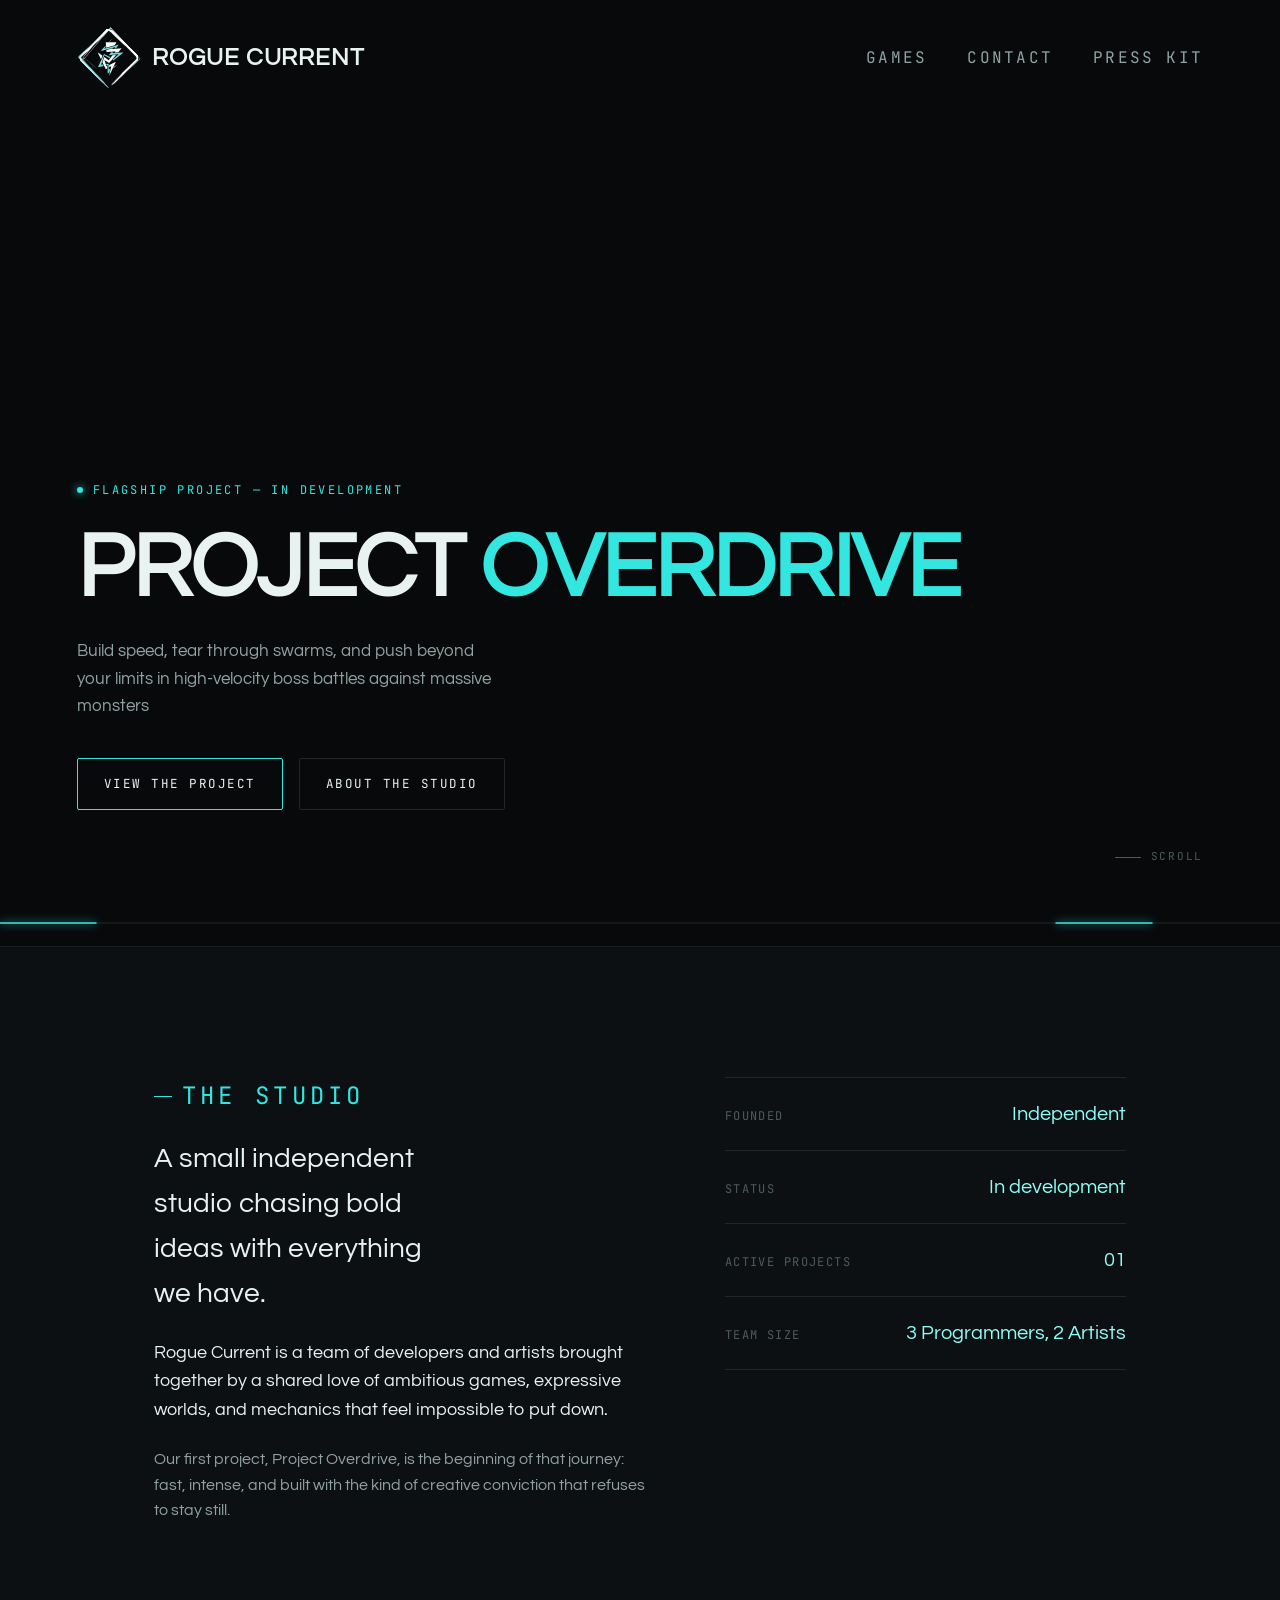
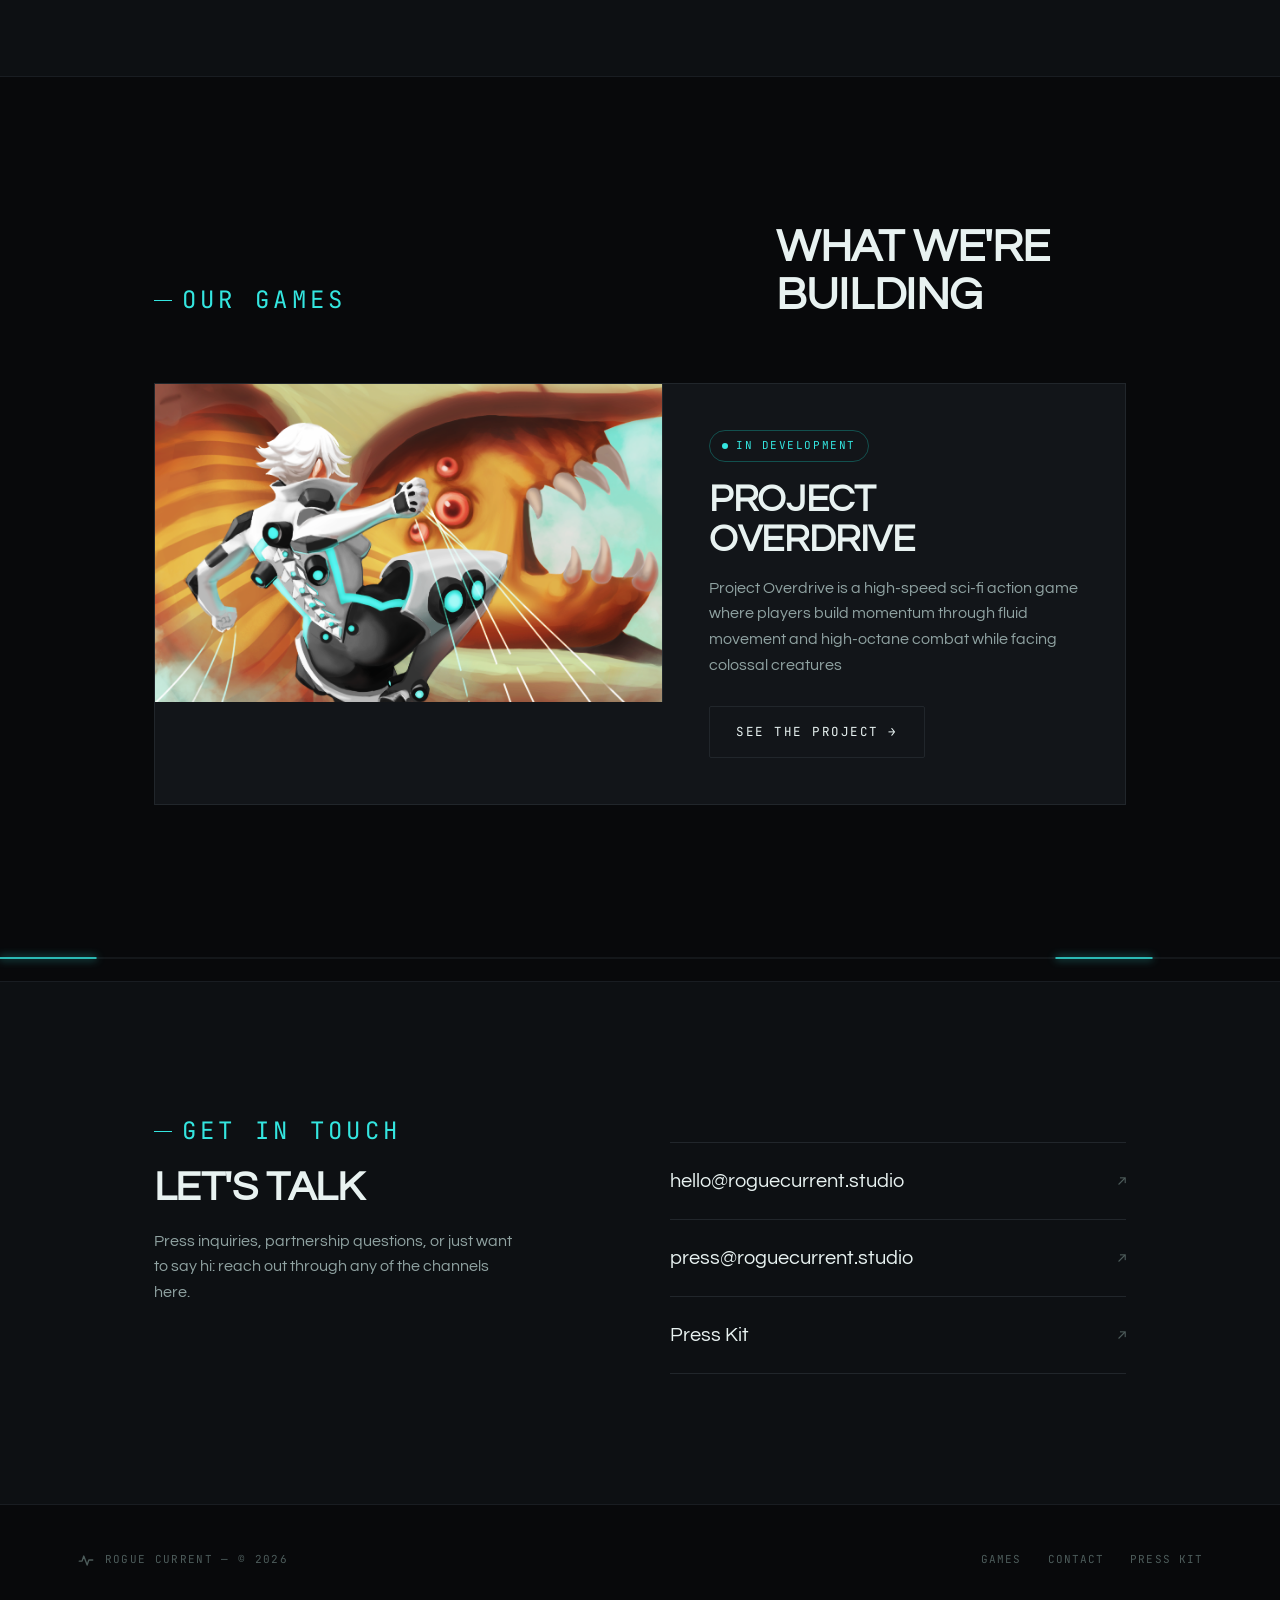
==== index.html @ 47abbaf3 "minor spelling change" ====
<!DOCTYPE html>
<html lang="en">
<head>
<meta charset="UTF-8">
<meta name="viewport" content="width=device-width, initial-scale=1.0">
<title>Rogue Current — Independent Game Studio</title>
<meta name="description" content="Rogue Current is an independent game studio developing Project Overdrive.">
<meta name="referrer" content="strict-origin-when-cross-origin">
<link rel="icon" href="data:image/svg+xml,%3Csvg xmlns='http://www.w3.org/2000/svg' viewBox='0 0 32 32'%3E%3Crect width='32' height='32' fill='%2308090b'/%3E%3Cpath d='M4 18h5l3-9 6 16 3-9h7' stroke='%2334e6e0' stroke-width='2.4' fill='none' stroke-linecap='round' stroke-linejoin='round'/%3E%3C/svg%3E">
<link rel="preconnect" href="https://fonts.googleapis.com">
<link rel="preconnect" href="https://fonts.gstatic.com" crossorigin>
<link href="https://fonts.googleapis.com/css2?family=JetBrains+Mono:wght@400;500&family=Questrial&display=swap" rel="stylesheet">
<link rel="stylesheet" href="css/style.css">
</head>
<body>

<header class="site-header">
  <a href="index.html" class="logo">
    <img src="img/logo.svg" alt="Rogue Current logo" class="logo-image">
    <span>Rogue Current</span>
  </a>
  <nav class="nav-links">
    <a href="#games">Games</a>
    <a href="#contact">Contact</a>
    <a href="press-kit.html">Press Kit</a>
  </nav>
  <button class="nav-toggle" aria-label="Toggle menu" aria-expanded="false"><span></span></button>
</header>

<!-- ================= HERO ================= -->
<section class="hero">
  <div class="hero-bg">
    <iframe
      src="https://www.youtube.com/embed/3lTF1w38mug?autoplay=1&mute=1&loop=1&playlist=3lTF1w38mug&controls=0&playsinline=1&rel=0"
      title="Project Overdrive Trailer"
      allow="autoplay; encrypted-media; picture-in-picture"
      referrerpolicy="strict-origin-when-cross-origin"
      allowfullscreen>
    </iframe>
  </div>

  <div class="hero-content">
    <div class="hero-tag"><span class="dot"></span>Flagship project — in development</div>
    <h1 class="hero-title">Project <span class="accent">Overdrive</span></h1>
    <p class="hero-sub">Build speed, tear through swarms, and push beyond your limits in high-velocity boss battles against massive monsters</p>
    <div class="hero-actions">
      <a href="project-overdrive.html" class="btn">View the project</a>
      <a href="#about" class="btn ghost">About the studio</a>
    </div>
  </div>

  <div class="hero-scroll"><span class="rule"></span>Scroll</div>
</section>

<svg class="current-line" viewBox="0 0 1200 46" preserveAspectRatio="none">
  <path d="M0 23 L1200 23"/>
  <path class="pulse" d="M0 23 L1200 23"/>
</svg>

<!-- ================= ABOUT ================= -->
<section class="about section-pad" id="about">
  <div class="wrap about-grid">
    <div class="about-text">
      <span class="eyebrow">The studio</span>
      <p style="margin-top:22px; font-family: var(--font-display); font-size: 28px; color: var(--text); max-width: 20ch;"> A small independent studio chasing bold ideas with everything we have. </p>

<p> Rogue Current is a team of developers and artists brought together by a shared love of ambitious games, expressive worlds, and mechanics that feel impossible to put down. </p>

<p> Our first project, Project Overdrive, is the beginning of that journey: fast, intense, and built with the kind of creative conviction that refuses to stay still. </p>
    </div>
    <div class="stat-list">
      <div class="stat-row"><span class="label">Founded</span><span class="value">Independent</span></div>
      <div class="stat-row"><span class="label">Status</span><span class="value">In development</span></div>
      <div class="stat-row"><span class="label">Active projects</span><span class="value">01</span></div>
      <div class="stat-row"><span class="label">Team size</span><span class="value">3 Programmers, 2 Artists</span></div>
    </div>
  </div>
</section>

<!-- ================= GAMES ================= -->
<section class="section-pad" id="games">
  <div class="wrap">
    <div class="section-head">
      <span class="eyebrow">Our games</span>
      <h2>What we're building</h2>
    </div>

    <a href="project-overdrive.html" class="game-card">
      <div class="game-card-media">
        <img src="img/poster.png" alt="Project Overdrive" class="game-card-image">
      </div>
      <div class="game-card-body">
        <span class="game-status"><span class="dot" style="width:6px;height:6px;border-radius:50%;background:var(--cyan);"></span>In development</span>
        <h3>Project Overdrive</h3>
        <p>Project Overdrive is a high-speed sci-fi action game where players build momentum through fluid movement and high-octane combat while facing colossal creatures</p>
        <span class="btn ghost" style="width:fit-content;">See the project →</span>
      </div>
    </a>
  </div>
</section>

<svg class="current-line" viewBox="0 0 1200 46" preserveAspectRatio="none">
  <path d="M0 23 L1200 23"/>
  <path class="pulse" d="M0 23 L1200 23" style="animation-delay:-2.5s;"/>
</svg>

<!-- ================= CONTACT ================= -->
<section class="contact section-pad" id="contact">
  <div class="wrap contact-grid">
    <div>
      <span class="eyebrow">Get in touch</span>
      <h2 style="margin-top:16px; font-size: clamp(28px,4vw,42px); text-transform: uppercase; max-width: 12ch;">Let's talk</h2>
      <p style="margin-top:18px; max-width: 40ch;">Press inquiries, partnership questions, or just want to say hi: reach out through any of the channels here.</p>
    </div>
    <div class="contact-links">
      <a class="contact-link" href="mailto:hello@roguecurrent.studio">hello@roguecurrent.studio <span class="arrow">↗</span></a>
      <a class="contact-link" href="mailto:press@roguecurrent.studio">press@roguecurrent.studio <span class="arrow">↗</span></a>
      <a class="contact-link" href="press-kit.html">Press Kit <span class="arrow">↗</span></a>
    </div>
  </div>
</section>

<footer class="site-footer">
  <div class="foot-logo">
    <svg viewBox="0 0 32 32" width="18" height="18" fill="none" xmlns="http://www.w3.org/2000/svg">
      <path class="logo-mark-line" d="M4 18h5l3-9 6 16 3-9h7" stroke="#4d5c5b" stroke-width="2.4" fill="none" stroke-linecap="round" stroke-linejoin="round"/>
    </svg>
    Rogue Current — © 2026
  </div>
  <div class="foot-links">
    <a href="#games">Games</a>
    <a href="#contact">Contact</a>
    <a href="press-kit.html">Press Kit</a>
  </div>
</footer>

<script src="js/script.js"></script>
</body>
</html>
---- css/style.css ----
/* ============================================================
   ROGUE CURRENT — shared stylesheet
   ============================================================ */

:root {
  --bg:          #08090b;
  --bg-alt:      #0d1013;
  --surface:     #121519;
  --surface-2:   #171b20;
  --border:      #21262b;
  --border-soft: #191d22;

  --cyan:        #34e6e0;
  --cyan-bright: #8ffcf6;
  --cyan-dim:    #12504e;
  --cyan-wash:   rgba(52, 230, 224, 0.08);

  --text:        #e8f2f1;
  --text-muted:  #90a3a2;
  --text-faint:  #4d5c5b;

  --font-display: 'Questrial', sans-serif;
  --font-body: 'Questrial', sans-serif;
  --font-mono: 'JetBrains Mono', monospace;

  --container: 1240px;
  --edge: 6vw;
}

* { margin: 0; padding: 0; box-sizing: border-box; }

html { scroll-behavior: smooth; }

body {
  background: var(--bg);
  color: var(--text);
  font-family: var(--font-body);
  font-size: 16px;
  line-height: 1.6;
  -webkit-font-smoothing: antialiased;
  overflow-x: hidden;
}

@media (prefers-reduced-motion: reduce) {
  *, *::before, *::after {
    animation-duration: 0.01ms !important;
    animation-iteration-count: 1 !important;
    transition-duration: 0.01ms !important;
    scroll-behavior: auto !important;
  }
}

a { color: inherit; text-decoration: none; }

img, svg { display: block; max-width: 100%; }

::selection { background: var(--cyan-dim); color: var(--cyan-bright); }

:focus-visible {
  outline: 2px solid var(--cyan);
  outline-offset: 3px;
}

.wrap {
  max-width: var(--container);
  margin: 0 auto;
  padding: 0 var(--edge);
}

.eyebrow {
  font-family: var(--font-mono);
  font-size: 24px;
  letter-spacing: 0.18em;
  text-transform: uppercase;
  color: var(--cyan);
  display: flex;
  align-items: center;
  gap: 10px;
}
.eyebrow::before {
  content: '';
  width: 18px;
  height: 1px;
  background: var(--cyan);
}

h1, h2, h3, h4 {
  font-family: var(--font-display);
  font-weight: 600;
  letter-spacing: -0.01em;
  line-height: 1.05;
}

p { color: var(--text-muted); }

/* ---------------- header / nav ---------------- */

.site-header {
  position: fixed;
  top: 0; left: 0; right: 0;
  z-index: 100;
  display: flex;
  align-items: center;
  justify-content: space-between;
  padding: 26px var(--edge);
  transition: background 0.4s ease, border-color 0.4s ease, padding 0.4s ease;
  border-bottom: 1px solid transparent;
}
.site-header.is-scrolled {
  background: rgba(8, 9, 11, 0.82);
  backdrop-filter: blur(10px);
  border-bottom-color: var(--border-soft);
  padding-top: 18px;
  padding-bottom: 18px;
}

.logo {
  display: flex;
  align-items: center;
  gap: 11px;
  font-family: var(--font-display);
  font-weight: 600;
  font-size: 24px;
  letter-spacing: 0.04em;
  text-transform: uppercase;
  color: var(--text);
}
.logo-image { width: 64px; height: 64px; flex-shrink: 0; }
.logo:hover .logo-mark-line { stroke: var(--cyan-bright); }
.logo-mark-line { transition: stroke 0.25s ease; }

.nav-links {
  display: flex;
  align-items: center;
  gap: 40px;
}
.nav-links a {
  position: relative;
  font-family: var(--font-mono);
  font-size: 16px;
  letter-spacing: 0.14em;
  text-transform: uppercase;
  color: var(--text-muted);
  padding: 4px 0;
  transition: color 0.25s ease;
}
.nav-links a::after {
  content: '';
  position: absolute;
  left: 0; bottom: -3px;
  width: 100%; height: 1px;
  background: var(--cyan);
  transform: scaleX(0);
  transform-origin: left;
  transition: transform 0.3s ease;
}
.nav-links a:hover,
.nav-links a.is-active { color: var(--text); }
.nav-links a:hover::after,
.nav-links a.is-active::after { transform: scaleX(1); }

.nav-toggle {
  display: none;
  width: 34px; height: 34px;
  border: 1px solid var(--border);
  background: transparent;
  border-radius: 4px;
  cursor: pointer;
  position: relative;
}
.nav-toggle span, .nav-toggle span::before, .nav-toggle span::after {
  content: '';
  position: absolute;
  left: 8px; right: 8px;
  height: 1px;
  background: var(--text);
  transition: transform 0.25s ease, opacity 0.25s ease;
}
.nav-toggle span { top: 50%; }
.nav-toggle span::before { top: -6px; }
.nav-toggle span::after { top: 6px; }
.nav-toggle.is-open span { background: transparent; }
.nav-toggle.is-open span::before { transform: translateY(6px) rotate(45deg); }
.nav-toggle.is-open span::after { transform: translateY(-6px) rotate(-45deg); }

@media (max-width: 760px) {
  .nav-toggle { display: block; }
  .nav-links {
    position: fixed;
    top: 0; right: 0;
    height: 100vh;
    width: min(78vw, 320px);
    background: var(--bg-alt);
    border-left: 1px solid var(--border);
    flex-direction: column;
    justify-content: center;
    align-items: flex-start;
    gap: 30px;
    padding: 0 40px;
    transform: translateX(100%);
    transition: transform 0.4s cubic-bezier(.77,0,.18,1);
  }
  .nav-links.is-open { transform: translateX(0); }
}

/* ---------------- current line (signature motif) ---------------- */

.current-line {
  width: 100%;
  height: 46px;
  overflow: visible;
}
.current-line path {
  fill: none;
  stroke: var(--border);
  stroke-width: 1;
}
.current-line .pulse {
  stroke: var(--cyan);
  stroke-width: 1.4;
  stroke-linecap: round;
  filter: drop-shadow(0 0 4px var(--cyan));
  stroke-dasharray: 90 900;
  animation: travel 5.5s linear infinite;
}
@keyframes travel {
  0%   { stroke-dashoffset: 0; }
  100% { stroke-dashoffset: -990; }
}

/* ---------------- buttons ---------------- */

.btn {
  display: inline-flex;
  align-items: center;
  gap: 10px;
  font-family: var(--font-mono);
  font-size: 12.5px;
  letter-spacing: 0.12em;
  text-transform: uppercase;
  padding: 15px 26px;
  border: 1px solid var(--cyan);
  color: var(--text);
  background: transparent;
  border-radius: 2px;
  transition: background 0.25s ease, color 0.25s ease, box-shadow 0.25s ease;
  cursor: pointer;
}
.btn:hover {
  background: var(--cyan);
  color: #05100f;
  box-shadow: 0 0 26px rgba(52,230,224,0.35);
}
.btn.ghost {
  border-color: var(--border);
}
.btn.ghost:hover {
  background: var(--surface-2);
  color: var(--cyan-bright);
  border-color: var(--cyan-dim);
  box-shadow: none;
}

/* ---------------- hero (shared shape, content differs per page) ---------------- */

.hero {
  position: relative;
  min-height: 100vh;
  display: flex;
  flex-direction: column;
  justify-content: flex-end;
  padding: 0 var(--edge) 90px;
  overflow: hidden;
  background: var(--bg);
}

.hero-bg {
  position: absolute;
  inset: 0;
  z-index: 0;
  overflow: hidden;
}
.hero-bg img { width: 100%; height: 100%; object-fit: cover;}
.hero-bg iframe {
  position: absolute;
  top: 50%;
  left: 50%;

  width: 100vw;
  height: 56.25vw;

  min-width: 177.78vh;
  min-height: 100vh;

  transform: translate(-50%, -50%);
  border: 0;
  pointer-events: none;
}
.hero-bg::after {
  content: '';
  position: absolute;
  inset: 0;
  background: linear-gradient(180deg, rgba(8,9,11,0.2) 0%, rgba(8,9,11,0.55) 55%, var(--bg) 100%);
}

.hero-content {
  position: relative;
  z-index: 2;
}

.hero-tag {
  font-family: var(--font-mono);
  font-size: 12px;
  letter-spacing: 0.2em;
  text-transform: uppercase;
  color: var(--cyan);
  margin-bottom: 22px;
  display: flex;
  align-items: center;
  gap: 10px;
}
.hero-tag .dot {
  width: 6px; height: 6px;
  border-radius: 50%;
  background: var(--cyan);
  box-shadow: 0 0 8px var(--cyan);
  animation: blink 1.8s ease-in-out infinite;
}
@keyframes blink { 0%,100% { opacity: 1; } 50% { opacity: 0.25; } }

.hero-title {
  font-size: clamp(48px, 9vw, 90px);
  text-transform: uppercase;
  letter-spacing: -0.02em;
  max-width: 18h;
}
.hero-title .accent { color: var(--cyan); }

.hero-sub {
  margin-top: 22px;
  max-width: 48ch;
  font-size: 17px;
  color: var(--text-muted);
}

.hero-actions {
  margin-top: 38px;
  display: flex;
  gap: 16px;
  flex-wrap: wrap;
}

.hero-scroll {
  position: absolute;
  bottom: 34px;
  right: var(--edge);
  z-index: 2;
  display: flex;
  align-items: center;
  gap: 10px;
  font-family: var(--font-mono);
  font-size: 11px;
  letter-spacing: 0.16em;
  text-transform: uppercase;
  color: var(--text-faint);
}
.hero-scroll .rule {
  width: 26px; height: 1px;
  background: var(--text-faint);
  position: relative;
  overflow: hidden;
}
.hero-scroll .rule::after {
  content: '';
  position: absolute;
  left: -100%; top: 0;
  width: 100%; height: 100%;
  background: var(--cyan);
  animation: scrollrule 2.2s ease-in-out infinite;
}
@keyframes scrollrule {
  0% { left: -100%; }
  50% { left: 0; }
  100% { left: 100%; }
}

@media (max-width: 760px) {
  .hero { justify-content: center; padding-bottom: 60px; padding-top: 120px; }
  .hero-scroll { display: none; }
}

/* ---------------- section shell ---------------- */

section { position: relative; }

.section-pad { padding: 130px var(--edge); }
@media (max-width: 760px) { .section-pad { padding: 90px var(--edge); } }

.section-head {
  display: flex;
  justify-content: space-between;
  align-items: flex-end;
  gap: 40px;
  margin-bottom: 64px;
}
.section-head h2 {
  font-size: clamp(30px, 4vw, 46px);
  text-transform: uppercase;
  margin-top: 16px;
  max-width: 14ch;
}
.section-head .lede {
  max-width: 34ch;
  padding-bottom: 6px;
}
@media (max-width: 760px) {
  .section-head { flex-direction: column; align-items: flex-start; gap: 20px; }
}

/* ---------------- about ---------------- */

.about { background: var(--bg-alt); border-top: 1px solid var(--border-soft); border-bottom: 1px solid var(--border-soft); }

.about-grid {
  display: grid;
  grid-template-columns: 1.1fr 0.9fr;
  gap: 80px;
}
.about-text p {
  font-size: 18px;
  color: var(--text);
  margin-bottom: 22px;
}
.about-text p:last-child { color: var(--text-muted); font-size: 16px; }

.stat-list { display: flex; flex-direction: column; gap: 0; border-top: 1px solid var(--border); }
.stat-row {
  display: flex;
  justify-content: space-between;
  align-items: baseline;
  padding: 20px 0;
  border-bottom: 1px solid var(--border);
}
.stat-row .label {
  font-family: var(--font-mono);
  font-size: 12px;
  letter-spacing: 0.12em;
  text-transform: uppercase;
  color: var(--text-faint);
}
.stat-row .value {
  font-family: var(--font-display);
  font-size: 20px;
  color: var(--cyan-bright);
  text-align: right;
}

@media (max-width: 900px) {
  .about-grid { grid-template-columns: 1fr; gap: 50px; }
}

/* ---------------- games / project card ---------------- */

.game-card {
  position: relative;
  display: grid;
  grid-template-columns: 1.1fr 1fr;
  border: 1px solid var(--border);
  background: var(--surface);
  overflow: hidden;
  transition: border-color 0.3s ease;
}
.game-card:hover { border-color: var(--cyan-dim); }

.game-card-media {
  position: relative;
  aspect-ratio: 16/10;
  overflow: hidden;
  border-right: 1px solid var(--border);
}
.game-card-media img { 
  width: 100%; 
  height: 100%; 
  object-fit: cover;
  object-position: center center;
}

.game-card-body {
  padding: 46px;
  display: flex;
  flex-direction: column;
  justify-content: center;
}
.game-status {
  font-family: var(--font-mono);
  font-size: 11px;
  letter-spacing: 0.14em;
  text-transform: uppercase;
  color: var(--cyan);
  display: inline-flex;
  align-items: center;
  gap: 8px;
  margin-bottom: 18px;
  width: fit-content;
  padding: 6px 12px;
  border: 1px solid var(--cyan-dim);
  border-radius: 20px;
}
.game-card-body h3 {
  font-size: clamp(26px, 3vw, 38px);
  text-transform: uppercase;
  margin-bottom: 16px;
}
.game-card-body p { margin-bottom: 28px; max-width: 42ch; }

@media (max-width: 860px) {
  .game-card { grid-template-columns: 1fr; }
  .game-card-media { border-right: none; border-bottom: 1px solid var(--border); }
}

/* ---------------- contact ---------------- */

.contact { background: var(--bg-alt); border-top: 1px solid var(--border-soft); }
.contact-grid {
  display: grid;
  grid-template-columns: 1fr 1fr;
  gap: 60px;
}
.contact-links { display: flex; flex-direction: column; gap: 0; margin-top: 30px; }
.contact-link {
  display: flex;
  justify-content: space-between;
  align-items: center;
  padding: 22px 0;
  border-bottom: 1px solid var(--border);
  font-family: var(--font-display);
  font-size: 20px;
  transition: color 0.25s ease, padding-left 0.25s ease;
}
.contact-link:first-child { border-top: 1px solid var(--border); }
.contact-link:hover { color: var(--cyan-bright); padding-left: 10px; }
.contact-link .arrow { font-family: var(--font-mono); font-size: 14px; color: var(--text-faint); }

@media (max-width: 860px) {
  .contact-grid { grid-template-columns: 1fr; gap: 10px; }
}

/* ---------------- footer ---------------- */

.site-footer {
  padding: 46px var(--edge) 40px;
  border-top: 1px solid var(--border-soft);
  display: flex;
  justify-content: space-between;
  align-items: center;
  flex-wrap: wrap;
  gap: 20px;
}
.site-footer .foot-logo {
  display: flex;
  align-items: center;
  gap: 10px;
  font-family: var(--font-mono);
  font-size: 11px;
  letter-spacing: 0.12em;
  text-transform: uppercase;
  color: var(--text-faint);
}
.foot-links { display: flex; gap: 26px; }
.foot-links a {
  font-family: var(--font-mono);
  font-size: 11px;
  letter-spacing: 0.1em;
  text-transform: uppercase;
  color: var(--text-faint);
  transition: color 0.25s ease;
}
.foot-links a:hover { color: var(--cyan); }

/* ---------------- game detail page ---------------- */

.game-hero-tag { font-family: var(--font-mono); }

.detail-grid {
  display: grid;
  grid-template-columns: 0.7fr 1.3fr;
  gap: 80px;
}
.detail-meta { display: flex; flex-direction: column; gap: 0; border-top: 1px solid var(--border); position: sticky; top: 110px; align-self: start; }
.detail-body p { font-size: 18px; margin-bottom: 24px; color: var(--text); max-width: 62ch; }
.detail-body p.muted { color: var(--text-muted); font-size: 16px; }

@media (max-width: 900px) {
  .detail-grid { grid-template-columns: 1fr; gap: 40px; }
  .detail-meta { position: static; }
}

.feature-list {
  display: grid;
  grid-template-columns: repeat(3, 1fr);
  gap: 1px;
  background: var(--border);
  border: 1px solid var(--border);
  margin-top: 20px;
}
.feature-item {
  background: var(--bg-alt);
  padding: 34px 30px;
}
.feature-item .num {
  font-family: var(--font-mono);
  font-size: 12px;
  color: var(--cyan);
  margin-bottom: 16px;
  display: block;
}
.feature-item h4 { font-size: 18px; text-transform: uppercase; margin-bottom: 10px; }
.feature-item p { font-size: 14.5px; color: var(--text-muted); }

@media (max-width: 760px) {
  .feature-list { grid-template-columns: 1fr; }
}

.gallery {
  display: grid;
  grid-template-columns: repeat(3, 1fr);
  gap: 16px;
  margin-top: 20px;
}
.gallery figure { border: 1px solid var(--border); overflow: hidden; }
.gallery svg { width: 100%; height: 100%; aspect-ratio: 4/3; }
.gallery figcaption {
  font-family: var(--font-mono);
  font-size: 10.5px;
  letter-spacing: 0.1em;
  text-transform: uppercase;
  color: var(--text-faint);
  padding: 10px 12px;
  border-top: 1px solid var(--border);
}
@media (max-width: 760px) { .gallery { grid-template-columns: 1fr 1fr; } }

.back-link {
  display: inline-flex;
  align-items: center;
  gap: 10px;
  font-family: var(--font-mono);
  font-size: 12px;
  letter-spacing: 0.12em;
  text-transform: uppercase;
  color: var(--text-muted);
  margin-bottom: 30px;
  transition: color 0.25s ease, gap 0.25s ease;
}
.back-link:hover { color: var(--cyan); gap: 14px; }

/* ---------------- press kit page ---------------- */

.press-grid {
  display: grid;
  grid-template-columns: repeat(2, 1fr);
  gap: 1px;
  background: var(--border);
  border: 1px solid var(--border);
}
.press-card {
  background: var(--bg-alt);
  padding: 44px;
}
.press-card h3 { font-size: 20px; text-transform: uppercase; margin-bottom: 14px; }
.press-card p { margin-bottom: 26px; font-size: 15px; }
.press-logo-image {
  width: min(240px, 72%);
  max-height: 90px;
  object-fit: contain;
}

.logo-swatch.light .press-logo-image {
  filter: brightness(0.2);
}

.footer-logo-image {
  width: 18px;
  height: 18px;
  object-fit: contain;
  opacity: 0.65;
}

.logo-swatch {
  display: flex;
  align-items: center;
  justify-content: center;
  height: 140px;
  border: 1px solid var(--border);
  margin-bottom: 20px;
}
.logo-swatch.dark { background: #050607; }
.logo-swatch.light { background: #eef7f6; }
.logo-swatch svg { width: 64px; height: 64px; }
.logo-swatch.light .logo-mark-line { stroke: #08302e; }
.logo-swatch.light .logo-mark-dot { fill: #08302e; }

.fact-table { width: 100%; border-collapse: collapse; margin-top: 10px; }
.fact-table tr { border-bottom: 1px solid var(--border); }
.fact-table tr:first-child { border-top: 1px solid var(--border); }
.fact-table td { padding: 16px 0; font-size: 15px; }
.fact-table td:first-child {
  font-family: var(--font-mono);
  font-size: 11px;
  letter-spacing: 0.1em;
  text-transform: uppercase;
  color: var(--text-faint);
  width: 40%;
}
.fact-table td:last-child { color: var(--text); }

/* ---------------- generic page hero (non-home) ---------------- */

.page-hero {
  padding: 170px var(--edge) 80px;
  border-bottom: 1px solid var(--border-soft);
}
.page-hero h1 {
  font-size: clamp(38px, 6vw, 72px);
  text-transform: uppercase;
  margin-top: 18px;
  max-width: 18ch;
}
.page-hero p { margin-top: 20px; max-width: 50ch; font-size: 17px; }

/* ---------------- Project Overdrive page ---------------- */

.project-hero {
  min-height: 92vh;
}

.project-hero-content {
  width: 100%;
}

.project-title {
  max-width: none;
}

.project-hero-image {
  width: 100%;
  height: 100%;
  object-fit: cover;
  object-position: center 35%;
}

.trailer-section {
  background: var(--bg-alt);
  border-top: 1px solid var(--border-soft);
  border-bottom: 1px solid var(--border-soft);
}

.trailer-shell {
  width: 100%;
  padding: 5px;
  border: 1px solid var(--border);
  background: var(--surface);
}

.trailer-embed {
  position: relative;
  width: 100%;
  aspect-ratio: 16 / 9;
  overflow: hidden;
  border: 1px solid var(--border-soft);
  background: #000;
}

.trailer-embed iframe {
  position: absolute;
  inset: 0;
  width: 100%;
  height: 100%;
  border: 0;
}

.trailer-actions {
  display: flex;
  margin-top: 26px;
}

.project-gallery {
  grid-template-columns: minmax(0, 900px);
}

.project-gallery figure {
  width: 100%;
}

.project-gallery img {
  width: 100%;
  aspect-ratio: 16 / 9;
  object-fit: cover;
  object-position: center;
}

.footer-logo-image {
  width: 18px;
  height: 18px;
  object-fit: contain;
  opacity: 0.65;
}
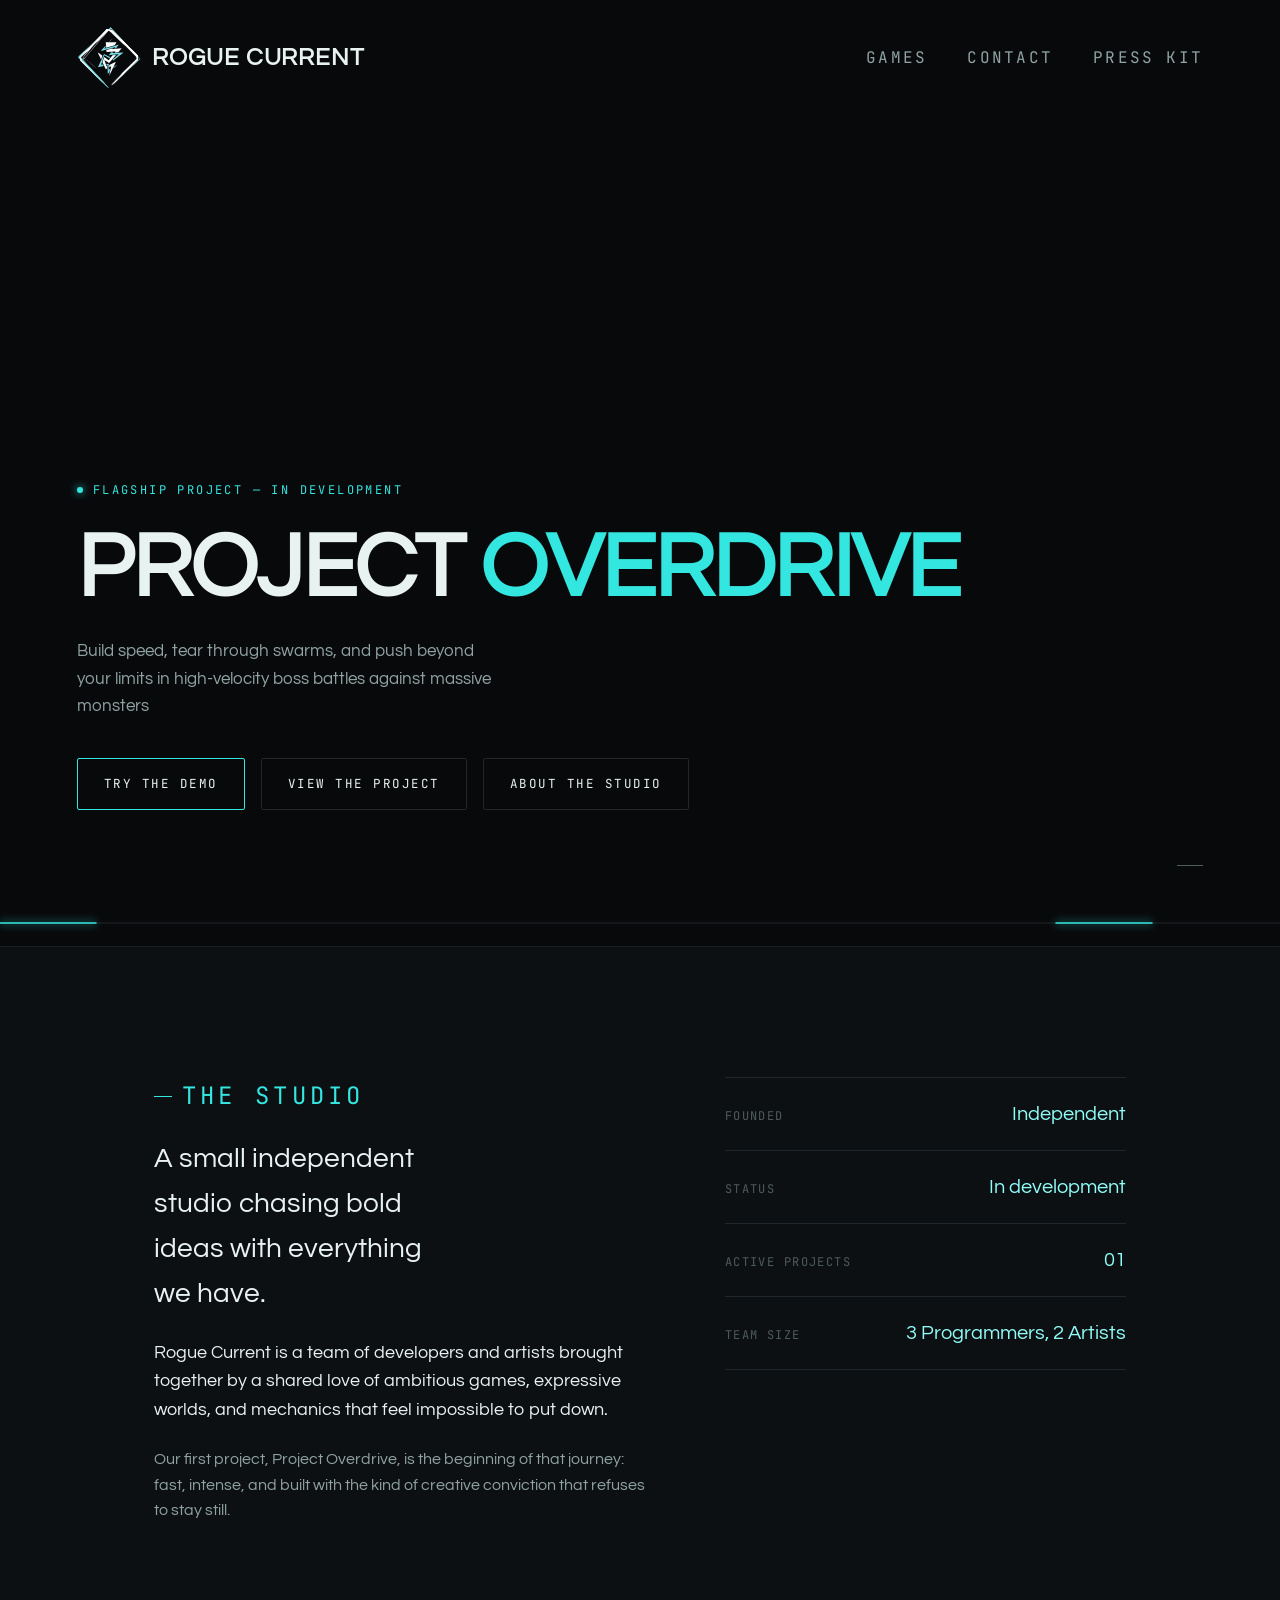
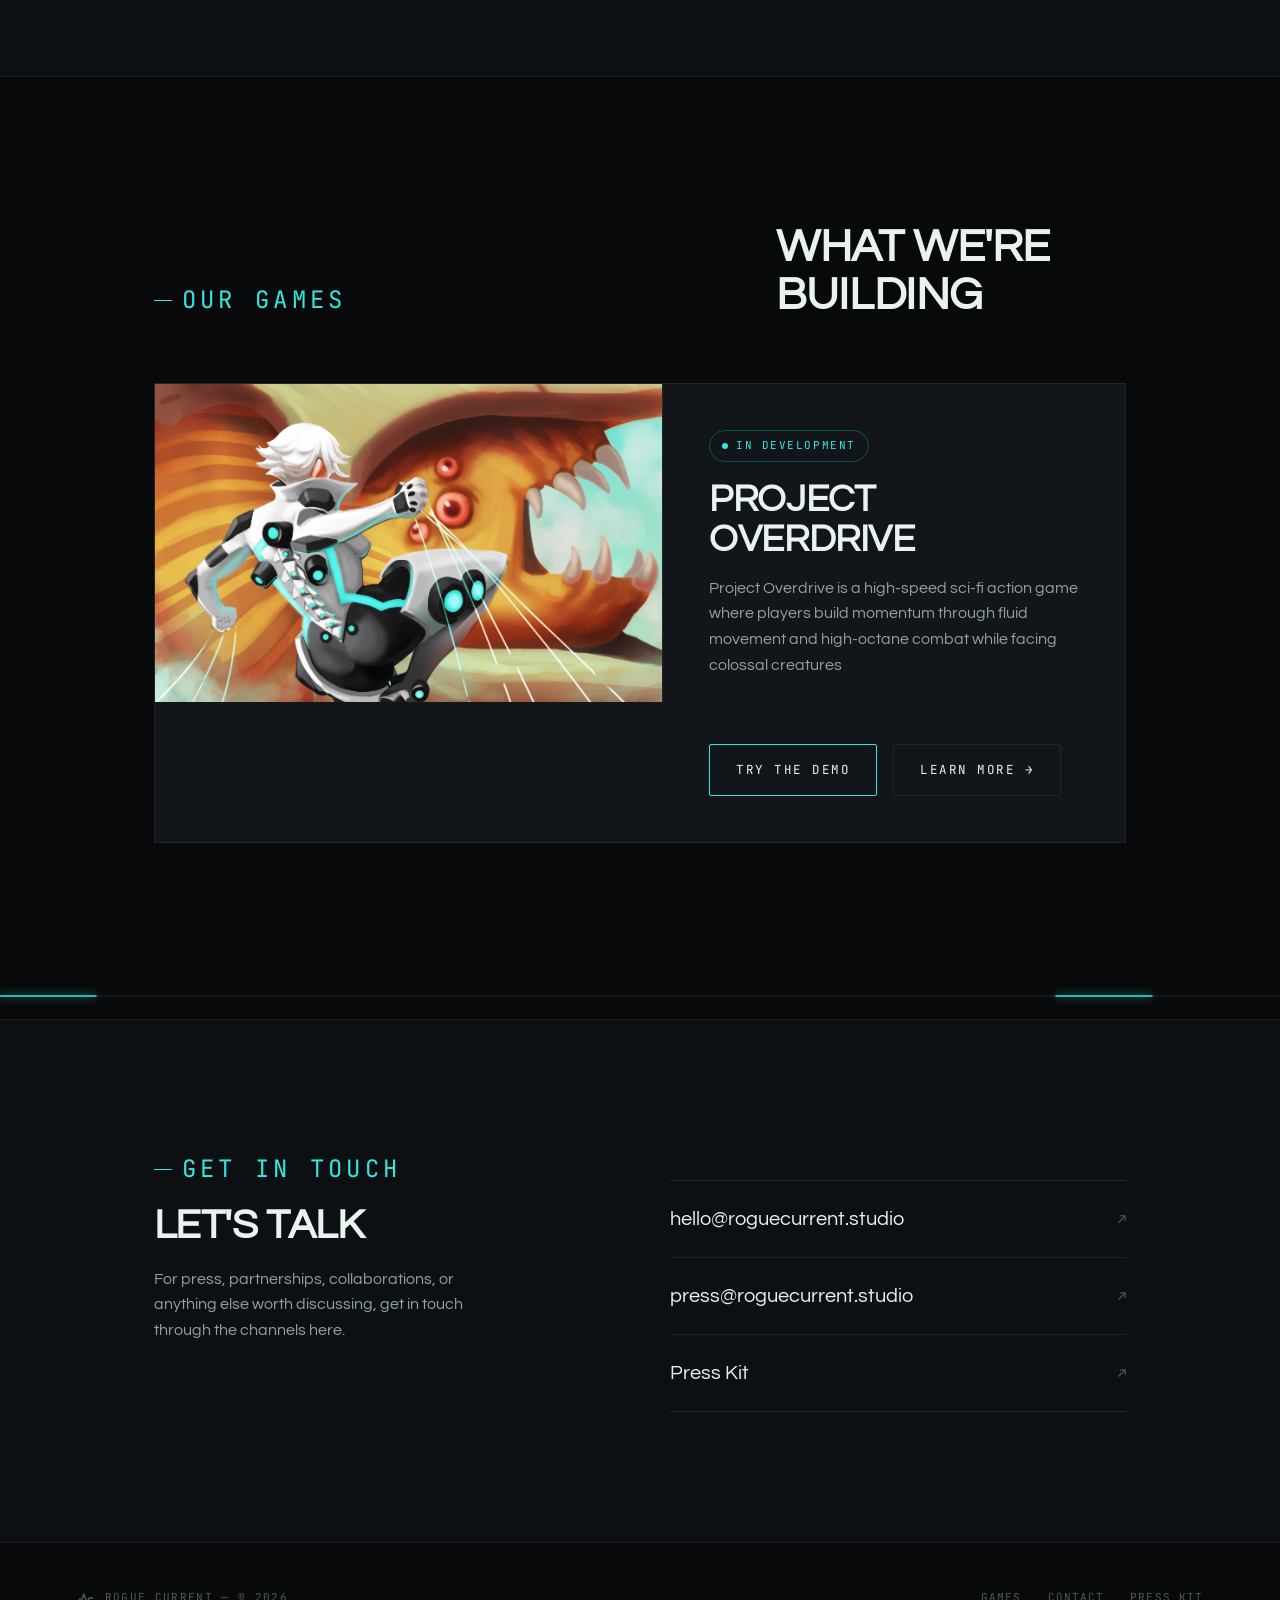
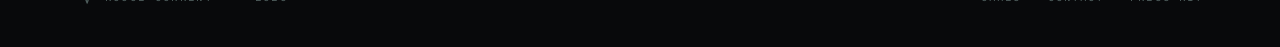
==== commit 5434b65a: "added demo link to itch" ====
--- a/index.html
+++ b/index.html
@@ -44,12 +44,13 @@
     <h1 class="hero-title">Project <span class="accent">Overdrive</span></h1>
     <p class="hero-sub">Build speed, tear through swarms, and push beyond your limits in high-velocity boss battles against massive monsters</p>
     <div class="hero-actions">
-      <a href="project-overdrive.html" class="btn">View the project</a>
+      <a href="https://yrgo.itch.io/overdrive" class="btn">Try the Demo</a>
+      <a href="project-overdrive.html" class="btn ghost">View the project</a>
       <a href="#about" class="btn ghost">About the studio</a>
     </div>
   </div>
 
-  <div class="hero-scroll"><span class="rule"></span>Scroll</div>
+  <div class="hero-scroll"><span class="rule"></span></div>
 </section>
 
 <svg class="current-line" viewBox="0 0 1200 46" preserveAspectRatio="none">
@@ -85,7 +86,7 @@
       <h2>What we're building</h2>
     </div>
 
-    <a href="project-overdrive.html" class="game-card">
+    <div class="game-card">
       <div class="game-card-media">
         <img src="img/poster.png" alt="Project Overdrive" class="game-card-image">
       </div>
@@ -93,9 +94,12 @@
         <span class="game-status"><span class="dot" style="width:6px;height:6px;border-radius:50%;background:var(--cyan);"></span>In development</span>
         <h3>Project Overdrive</h3>
         <p>Project Overdrive is a high-speed sci-fi action game where players build momentum through fluid movement and high-octane combat while facing colossal creatures</p>
-        <span class="btn ghost" style="width:fit-content;">See the project →</span>
+        <div class="hero-actions">
+          <a href="https://yrgo.itch.io/overdrive" class="btn">Try the Demo</a>
+          <a href="project-overdrive.html" class="btn ghost">Learn More →</a>
+        </div>
       </div>
-    </a>
+    </div>
   </div>
 </section>
 
@@ -110,7 +114,7 @@
     <div>
       <span class="eyebrow">Get in touch</span>
       <h2 style="margin-top:16px; font-size: clamp(28px,4vw,42px); text-transform: uppercase; max-width: 12ch;">Let's talk</h2>
-      <p style="margin-top:18px; max-width: 40ch;">Press inquiries, partnership questions, or just want to say hi: reach out through any of the channels here.</p>
+      <p style="margin-top:18px; max-width: 40ch;">For press, partnerships, collaborations, or anything else worth discussing, get in touch through the channels here.</p>
     </div>
     <div class="contact-links">
       <a class="contact-link" href="mailto:hello@roguecurrent.studio">hello@roguecurrent.studio <span class="arrow">↗</span></a>
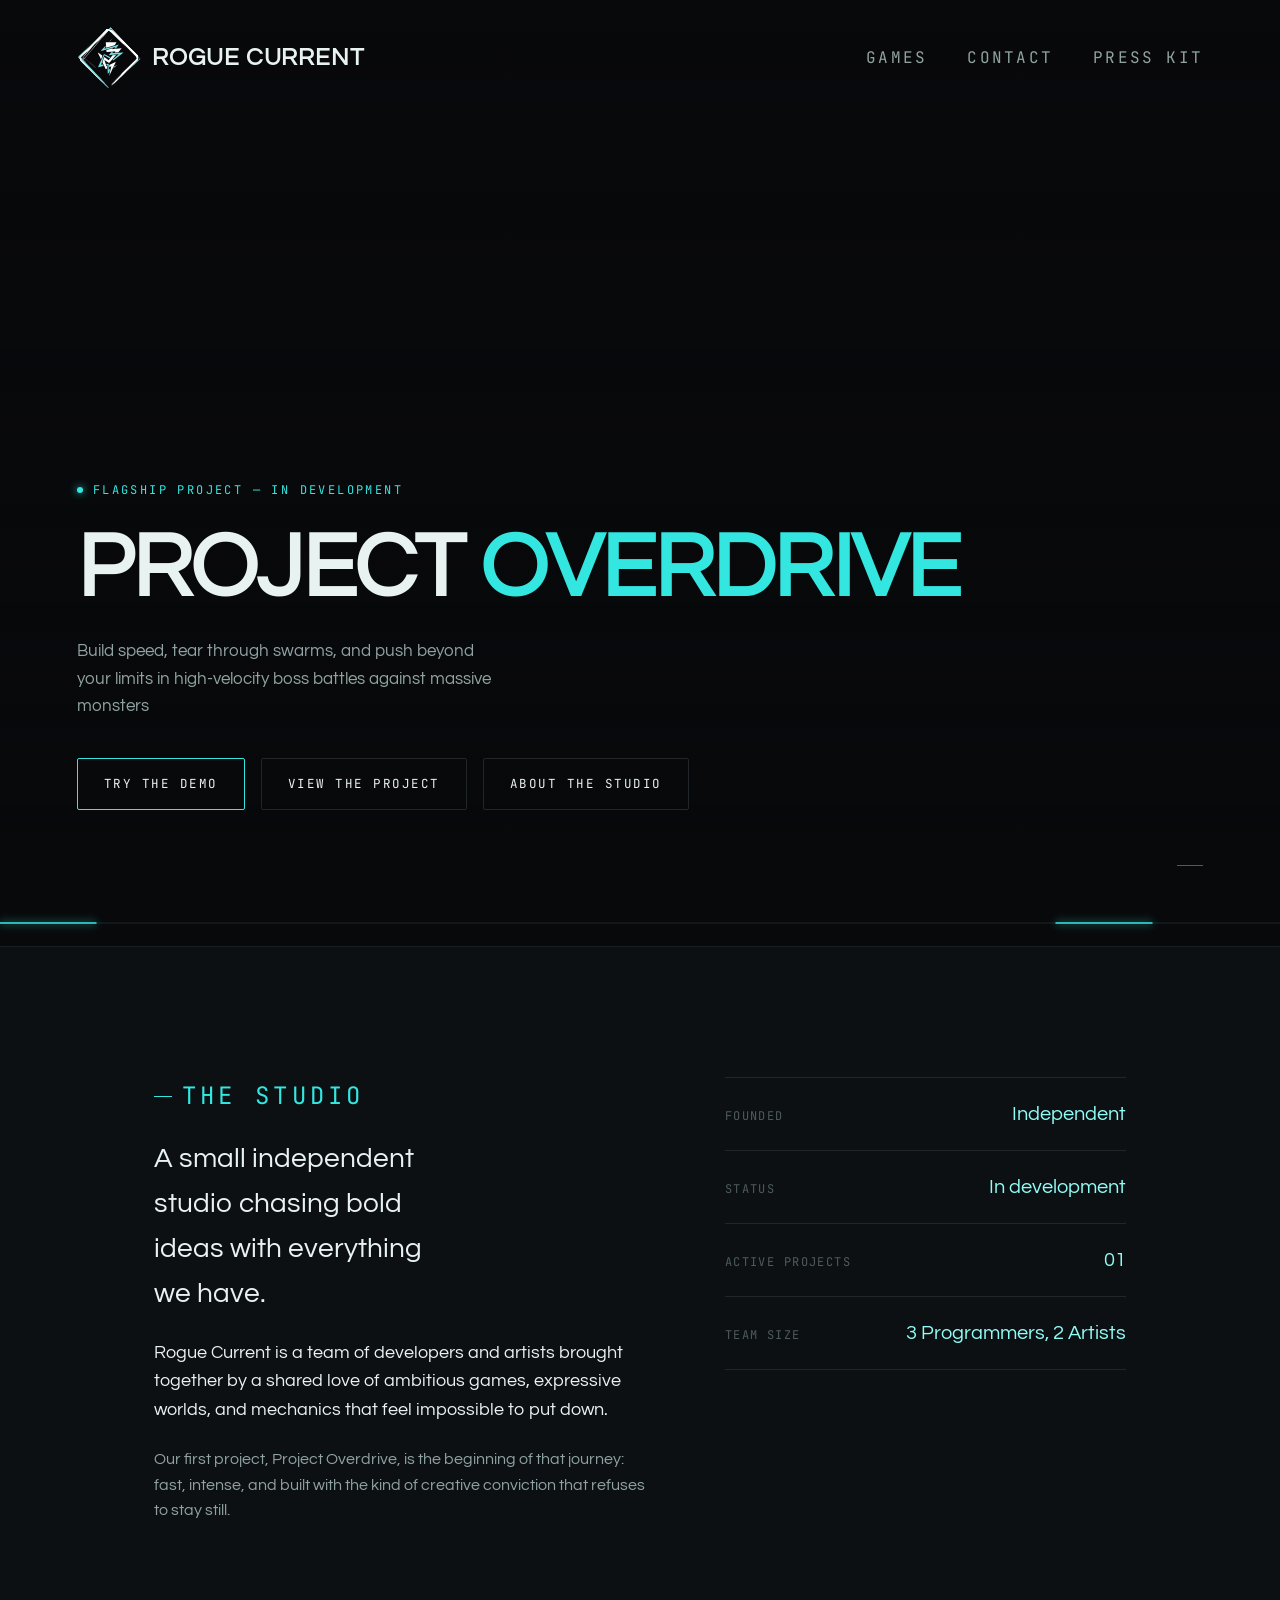
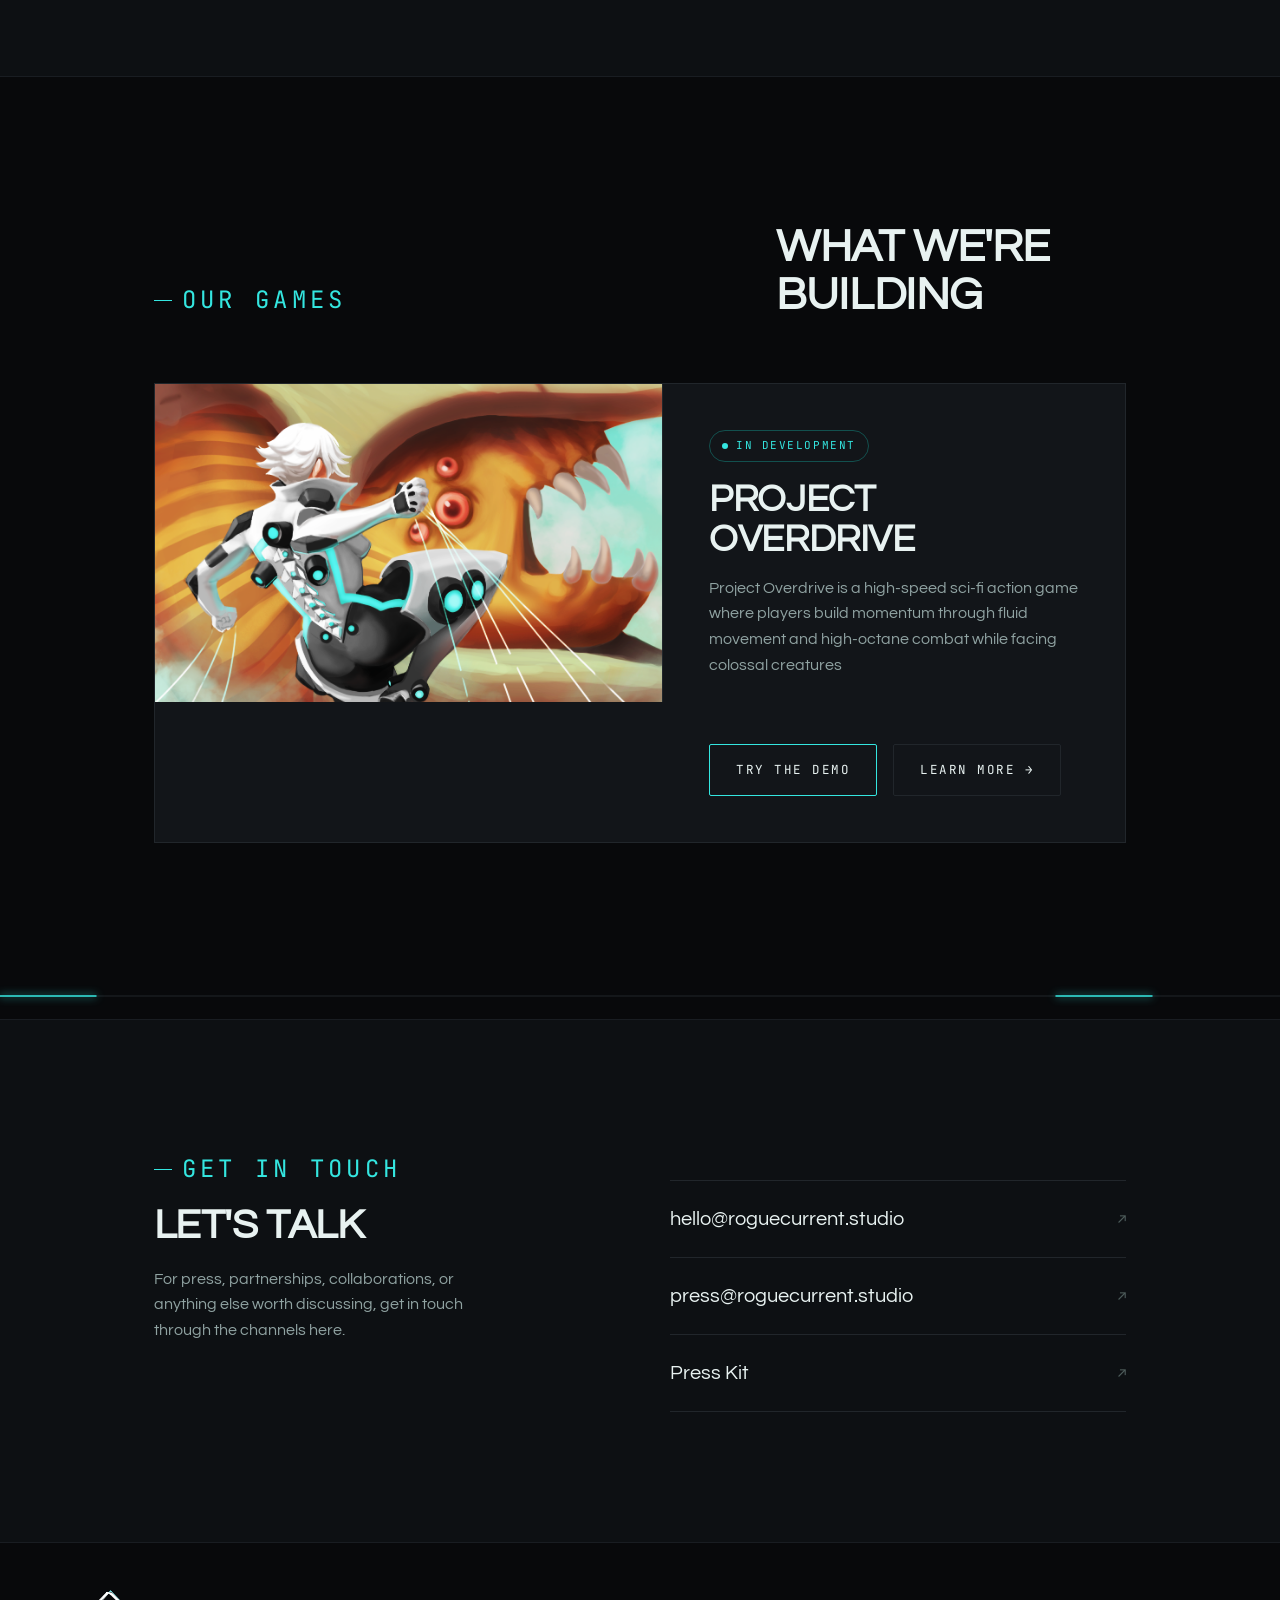
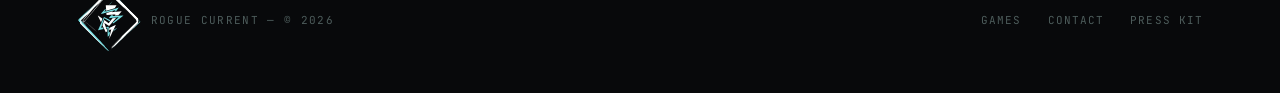
==== commit f5ebe11d: "updated footer logo in index" ====
--- a/index.html
+++ b/index.html
@@ -31,7 +31,7 @@
 <section class="hero">
   <div class="hero-bg">
     <iframe
-      src="https://www.youtube.com/embed/3lTF1w38mug?autoplay=1&mute=1&loop=1&playlist=3lTF1w38mug&controls=0&playsinline=1&rel=0"
+      src="https://www.youtube.com/embed/3lTF1w38mug?autoplay=1&mute=1&loop=1&playlist=3lTF1w38mug&controls=1&playsinline=1&rel=0"
       title="Project Overdrive Trailer"
       allow="autoplay; encrypted-media; picture-in-picture"
       referrerpolicy="strict-origin-when-cross-origin"
@@ -126,9 +126,7 @@
 
 <footer class="site-footer">
   <div class="foot-logo">
-    <svg viewBox="0 0 32 32" width="18" height="18" fill="none" xmlns="http://www.w3.org/2000/svg">
-      <path class="logo-mark-line" d="M4 18h5l3-9 6 16 3-9h7" stroke="#4d5c5b" stroke-width="2.4" fill="none" stroke-linecap="round" stroke-linejoin="round"/>
-    </svg>
+    <img src="img/logo.svg" alt="Rogue Current logo" class="logo-image">
     Rogue Current — © 2026
   </div>
   <div class="foot-links">
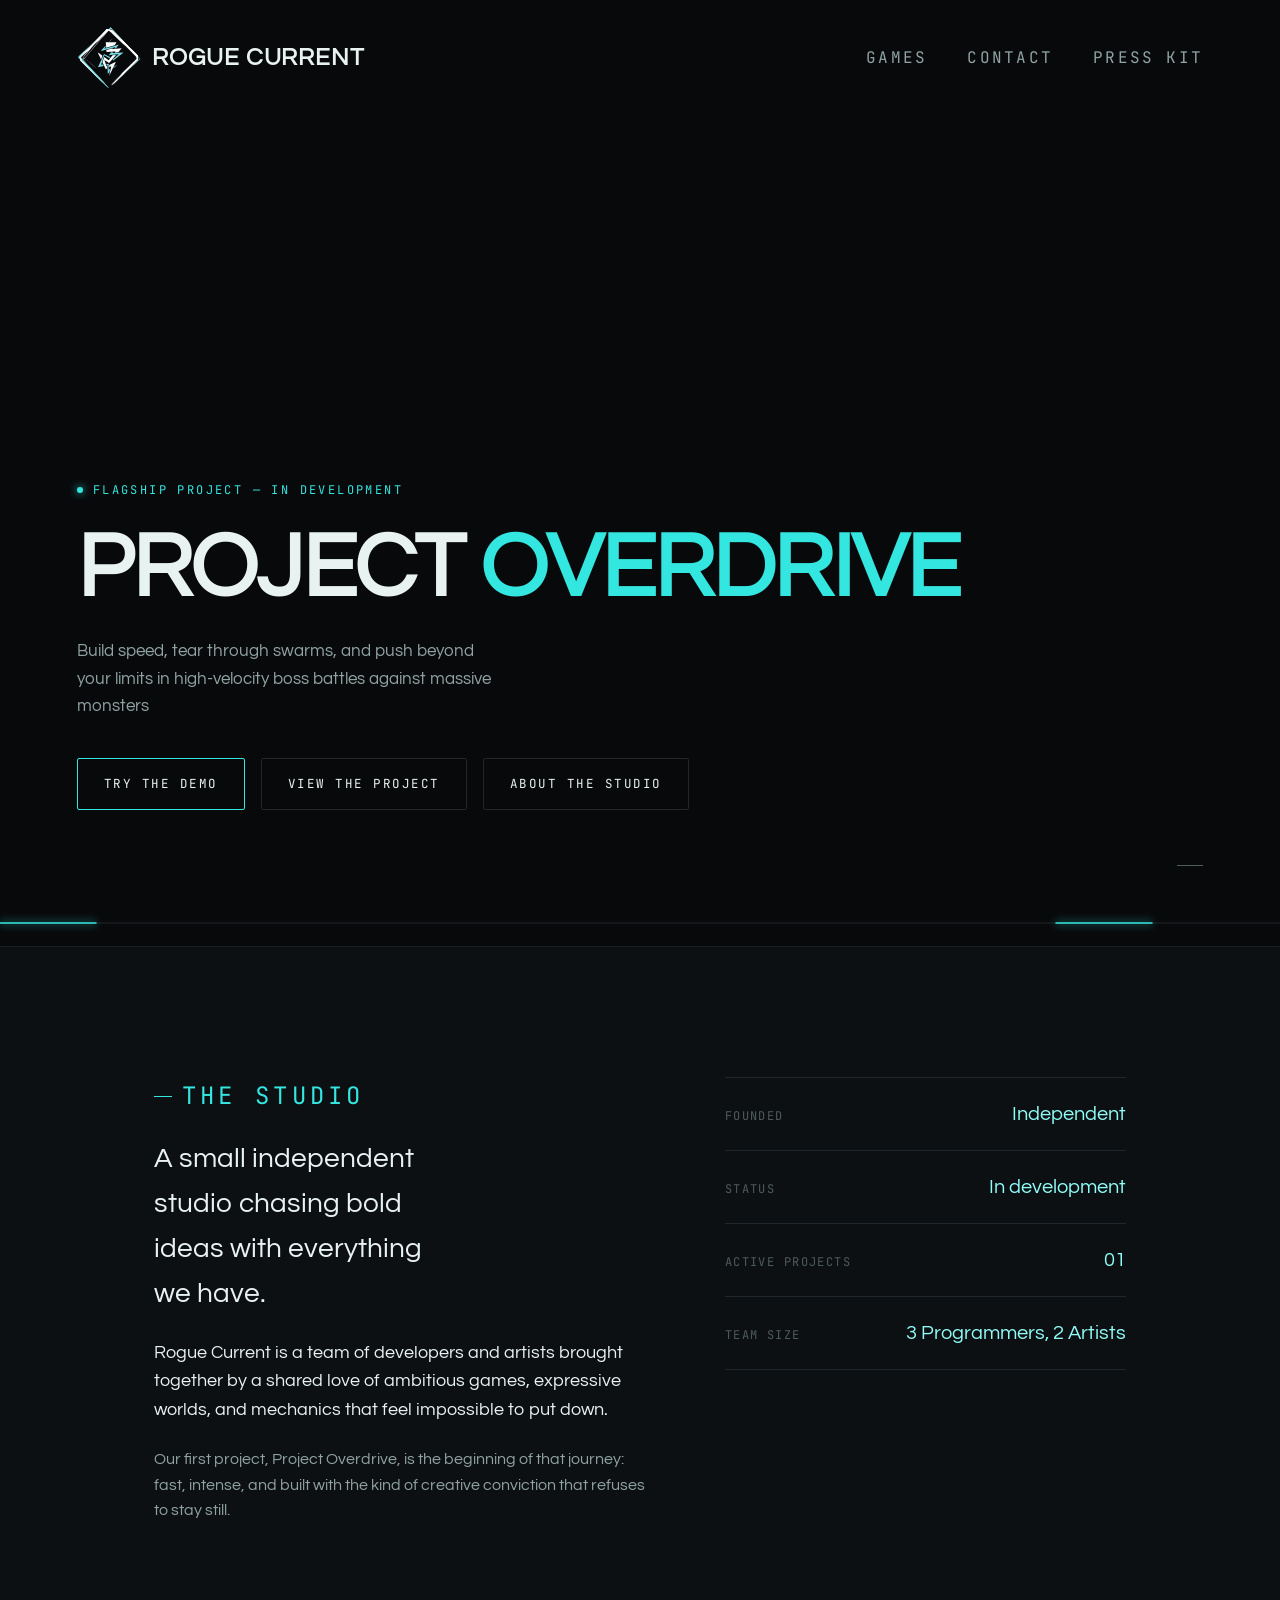
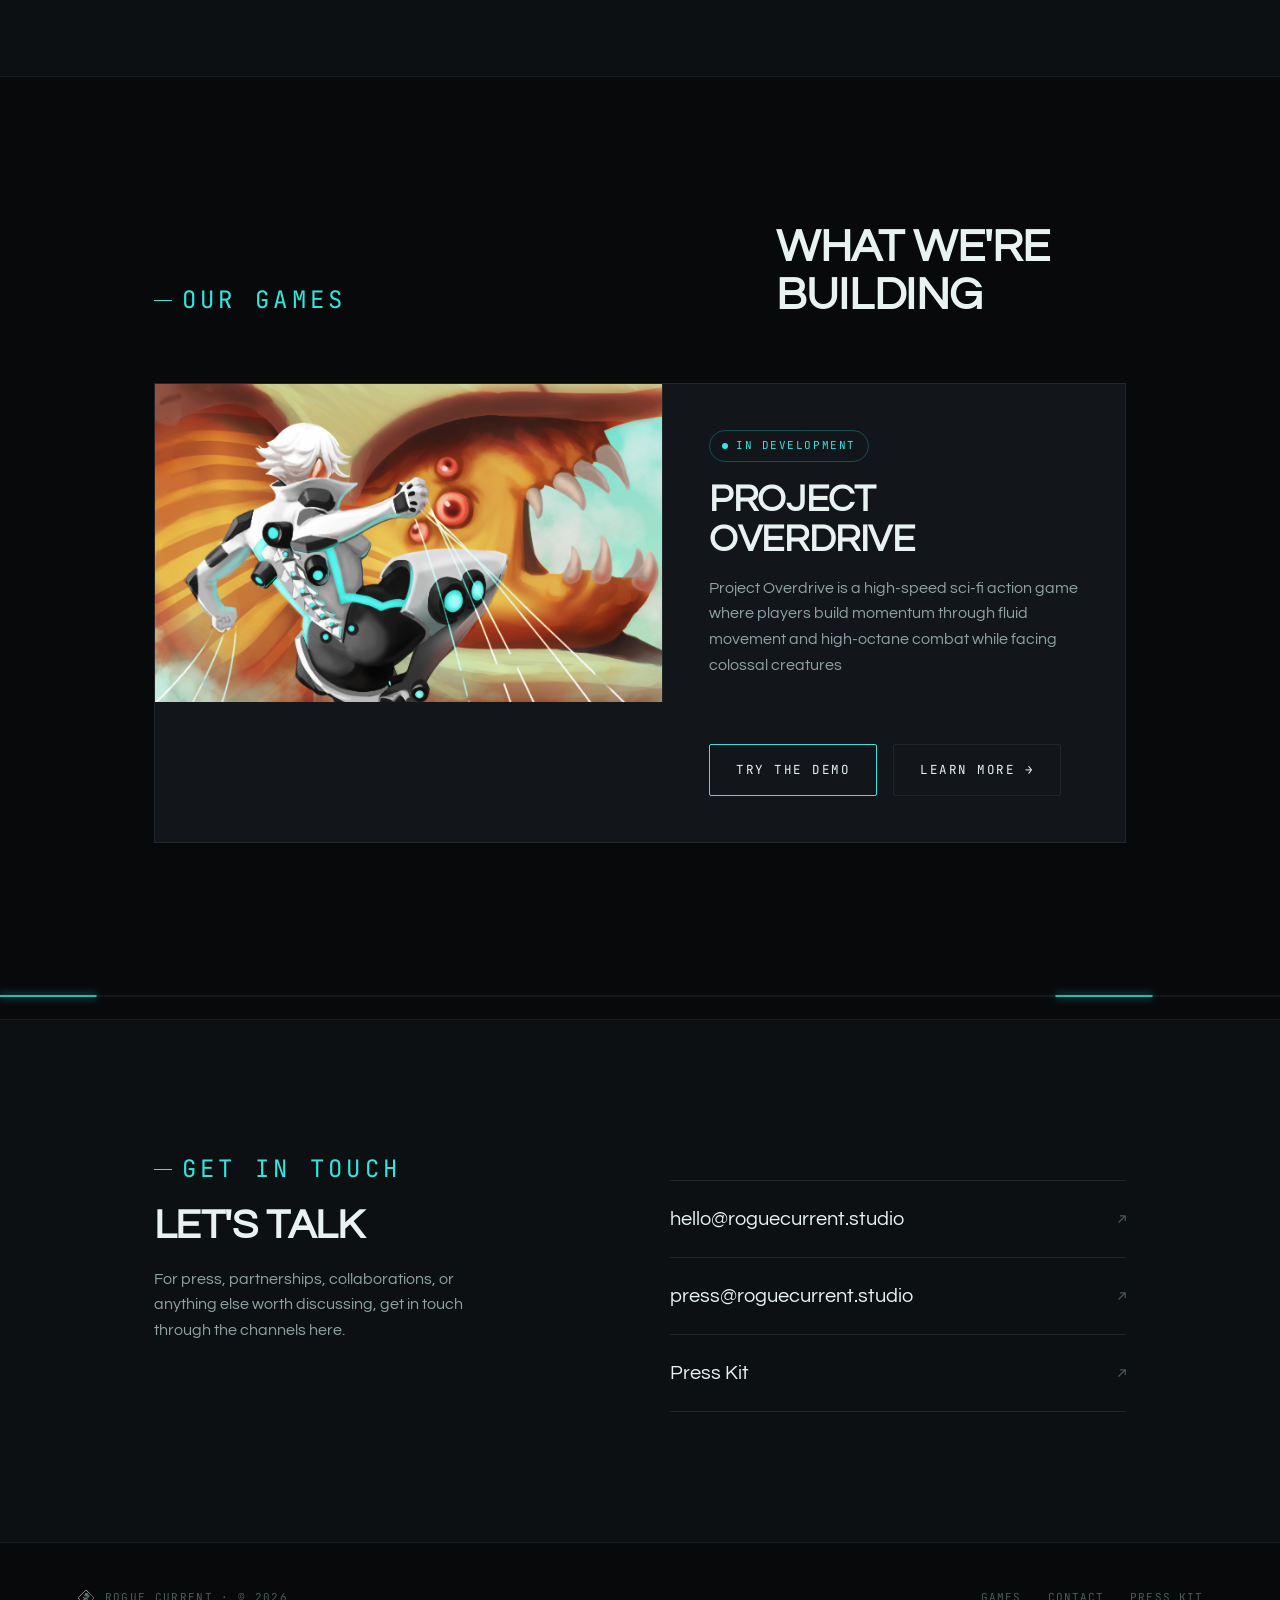
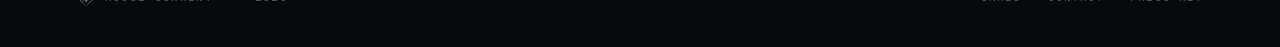
==== commit cc63ff91: "fixes" ====
--- a/index.html
+++ b/index.html
@@ -125,10 +125,15 @@
 </section>
 
 <footer class="site-footer">
-  <div class="foot-logo">
-    <img src="img/logo.svg" alt="Rogue Current logo" class="logo-image">
-    Rogue Current — © 2026
-  </div>
+    <div class="foot-logo">
+      <img
+        src="img/logo.svg"
+        alt=""
+        class="footer-logo-image"
+      >
+
+      <span>Rogue Current &middot; &copy; 2026</span>
+    </div>
   <div class="foot-links">
     <a href="#games">Games</a>
     <a href="#contact">Contact</a>
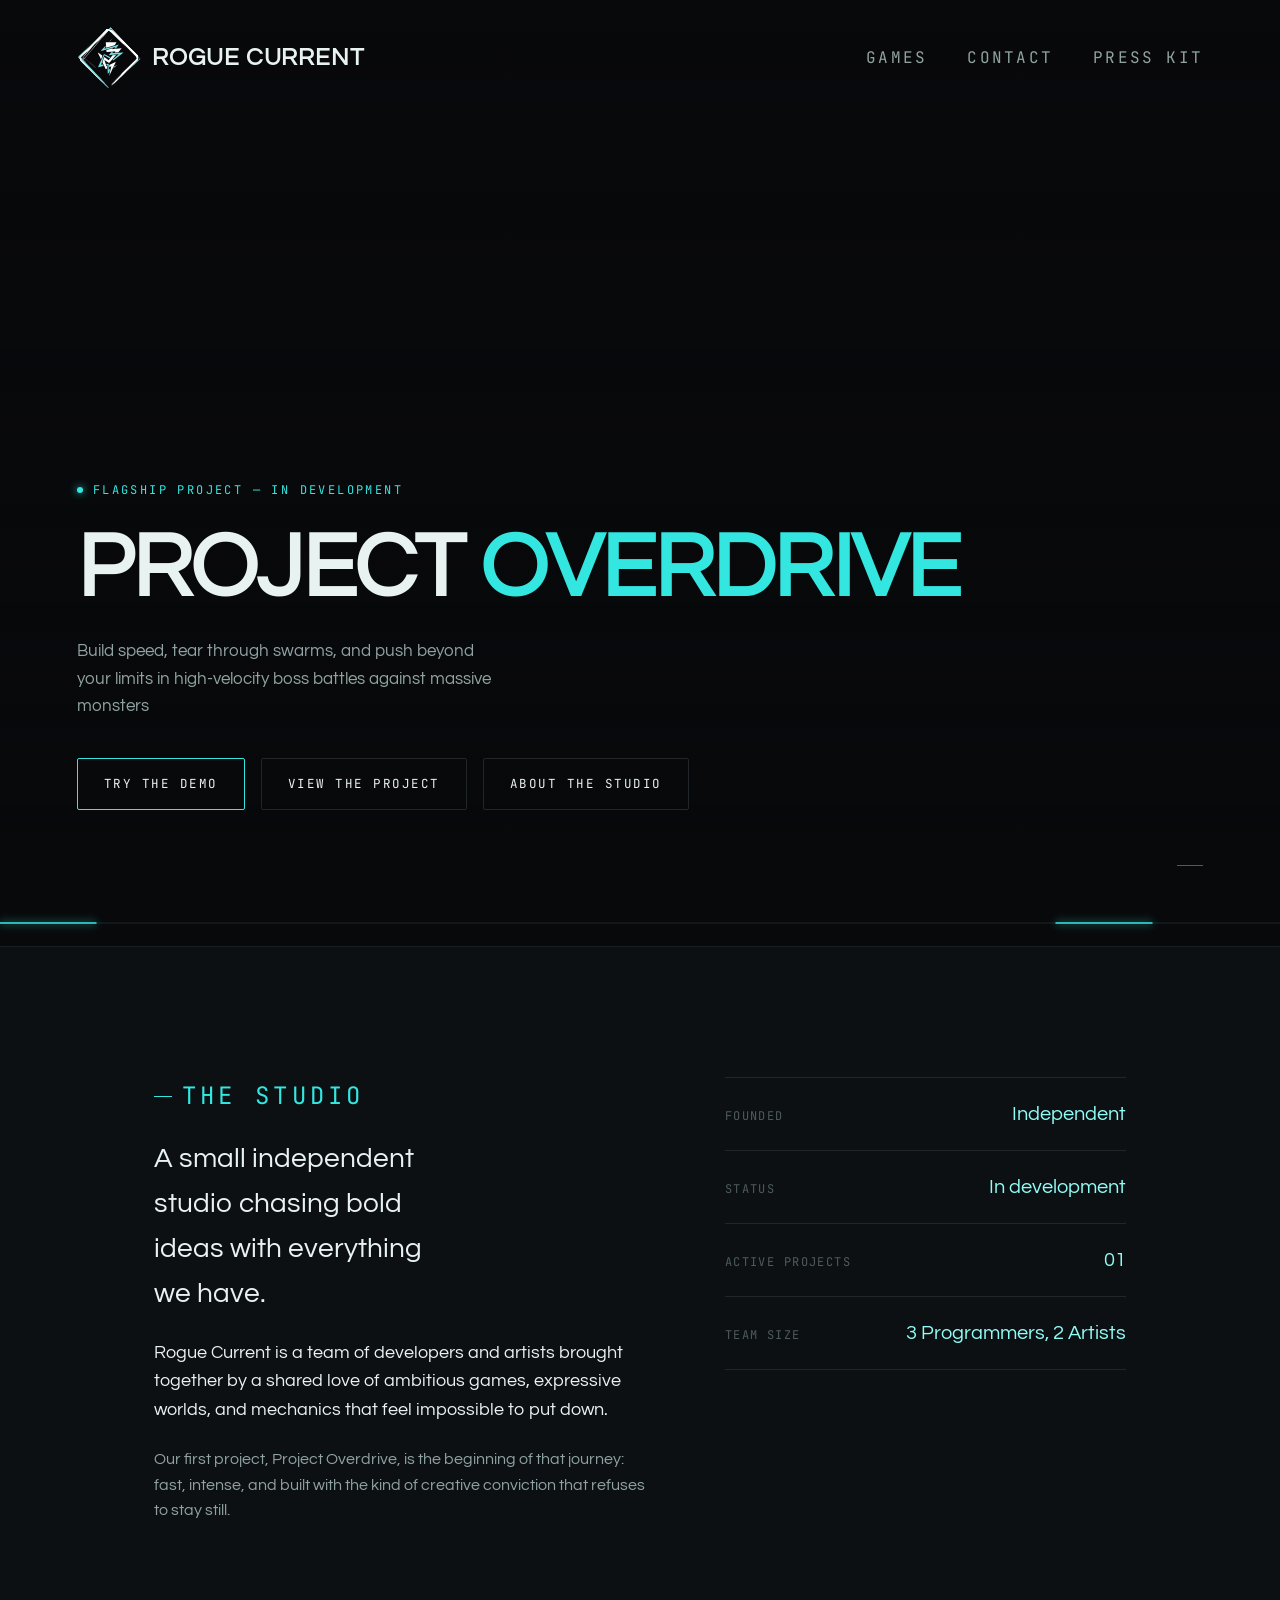
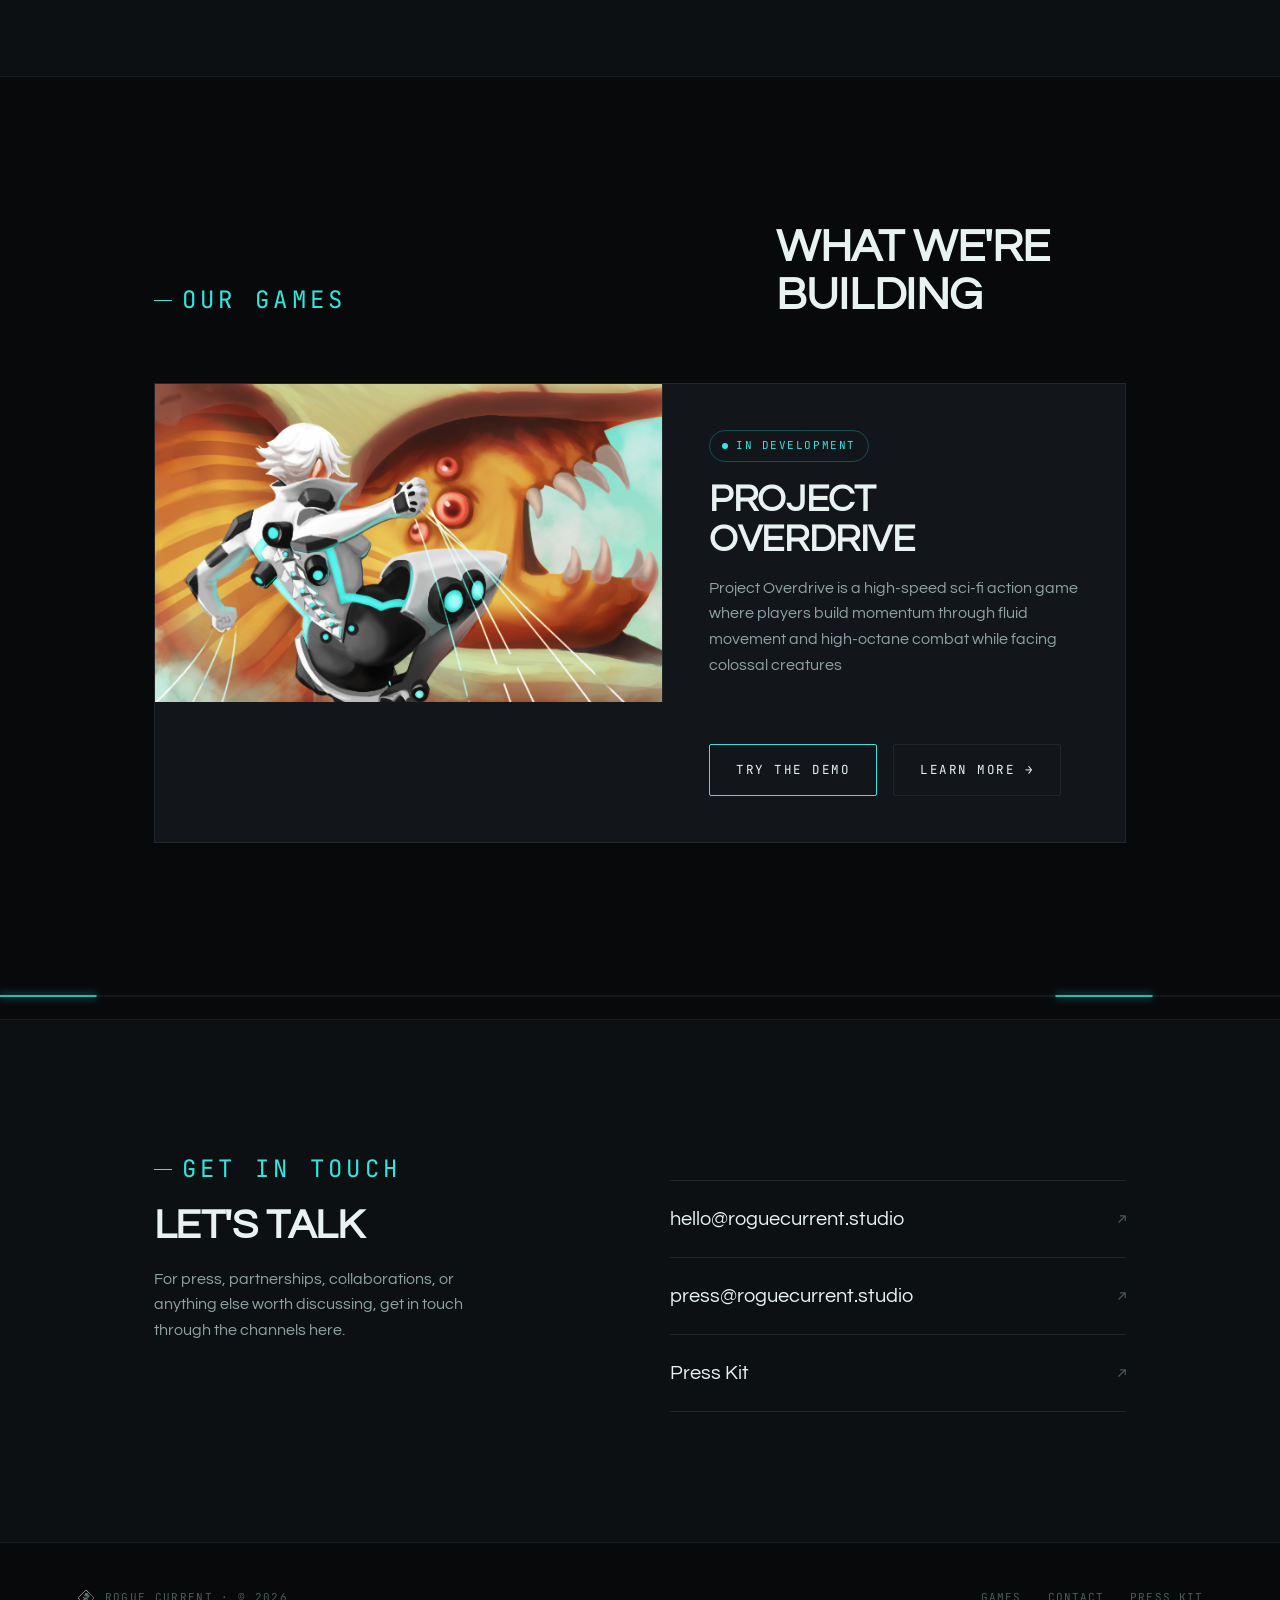
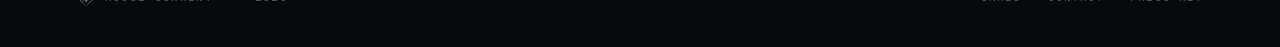
==== commit c0a4198f: "fix" ====
--- a/index.html
+++ b/index.html
@@ -31,11 +31,13 @@
 <section class="hero">
   <div class="hero-bg">
     <iframe
-      src="https://www.youtube.com/embed/3lTF1w38mug?autoplay=1&mute=1&loop=1&playlist=3lTF1w38mug&controls=1&playsinline=1&rel=0"
+      src="https://www.youtube.com/embed/3lTF1w38mug?autoplay=1&mute=1&loop=1&playlist=3lTF1w38mug&controls=0&playsinline=1&rel=0"
       title="Project Overdrive Trailer"
       allow="autoplay; encrypted-media; picture-in-picture"
       referrerpolicy="strict-origin-when-cross-origin"
-      allowfullscreen>
+      allowfullscreen
+      tabindex="-1"
+      aria-hidden="true">
     </iframe>
   </div>
 
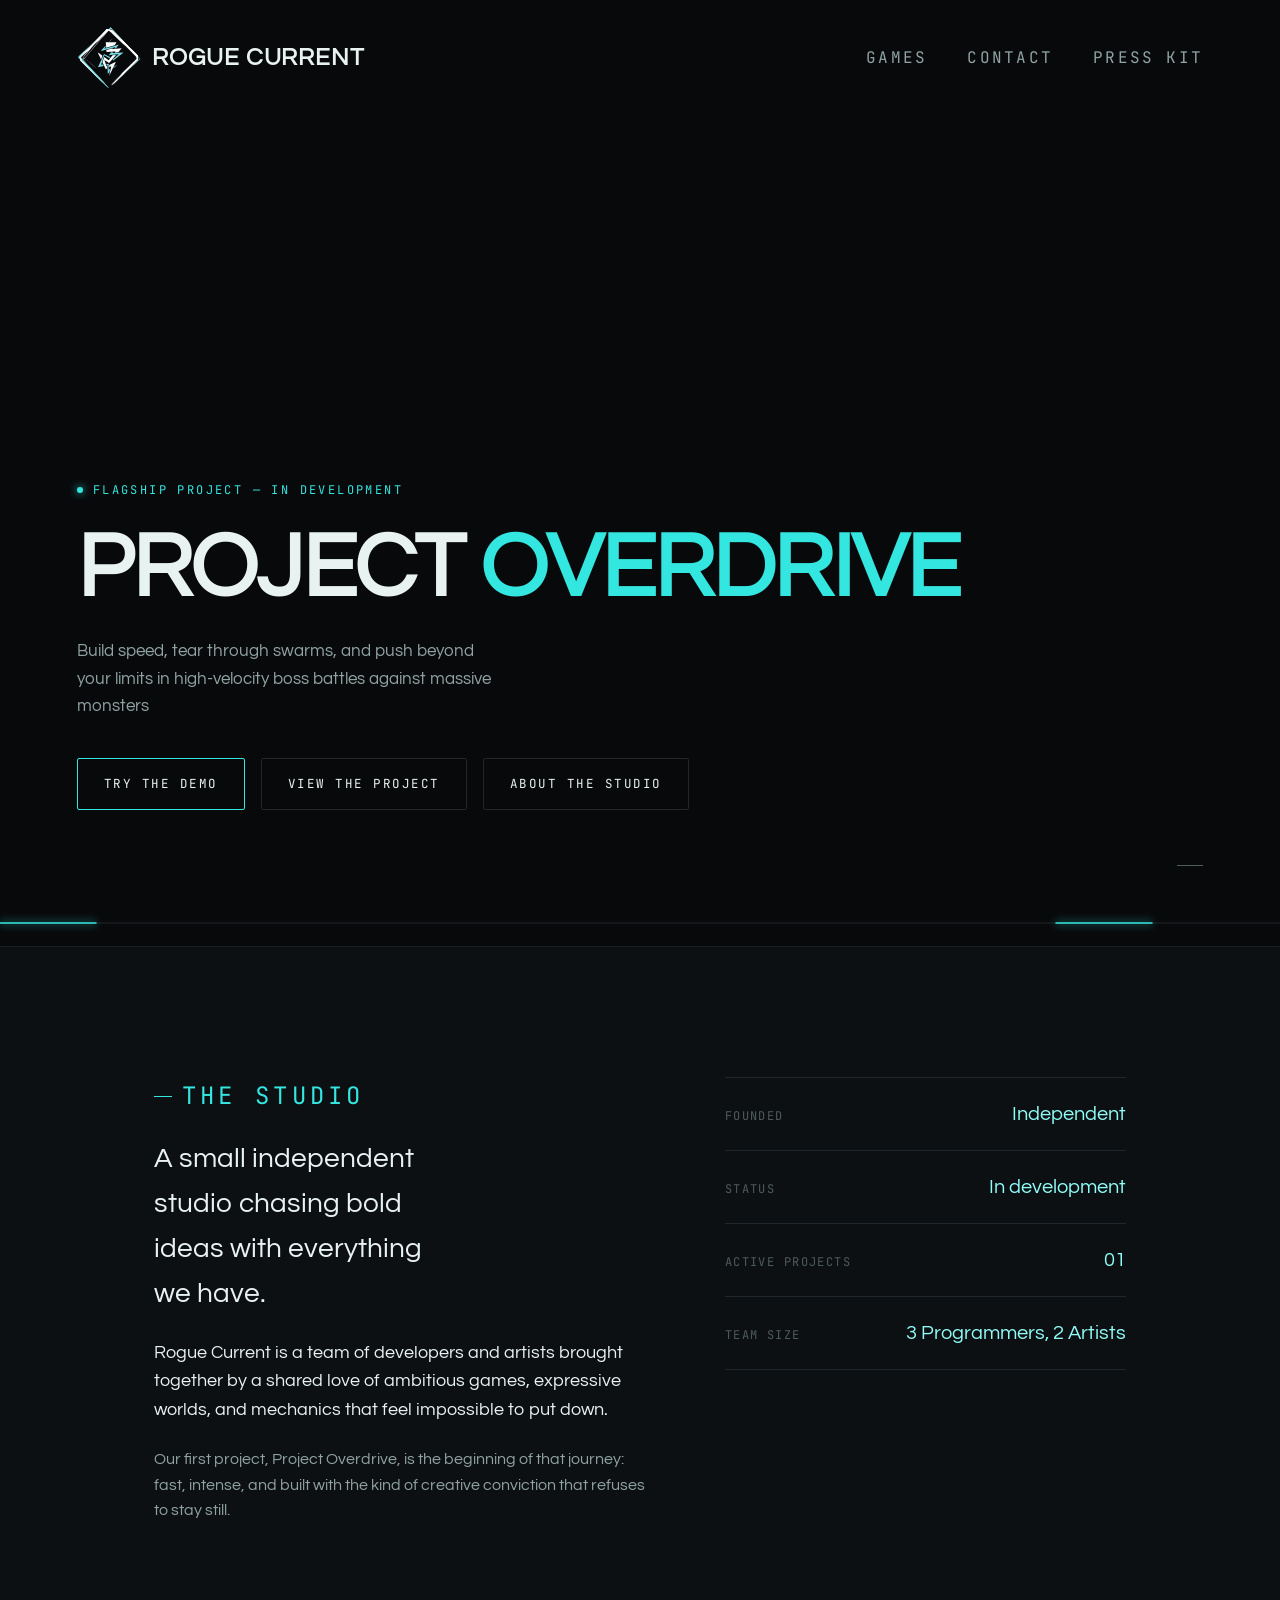
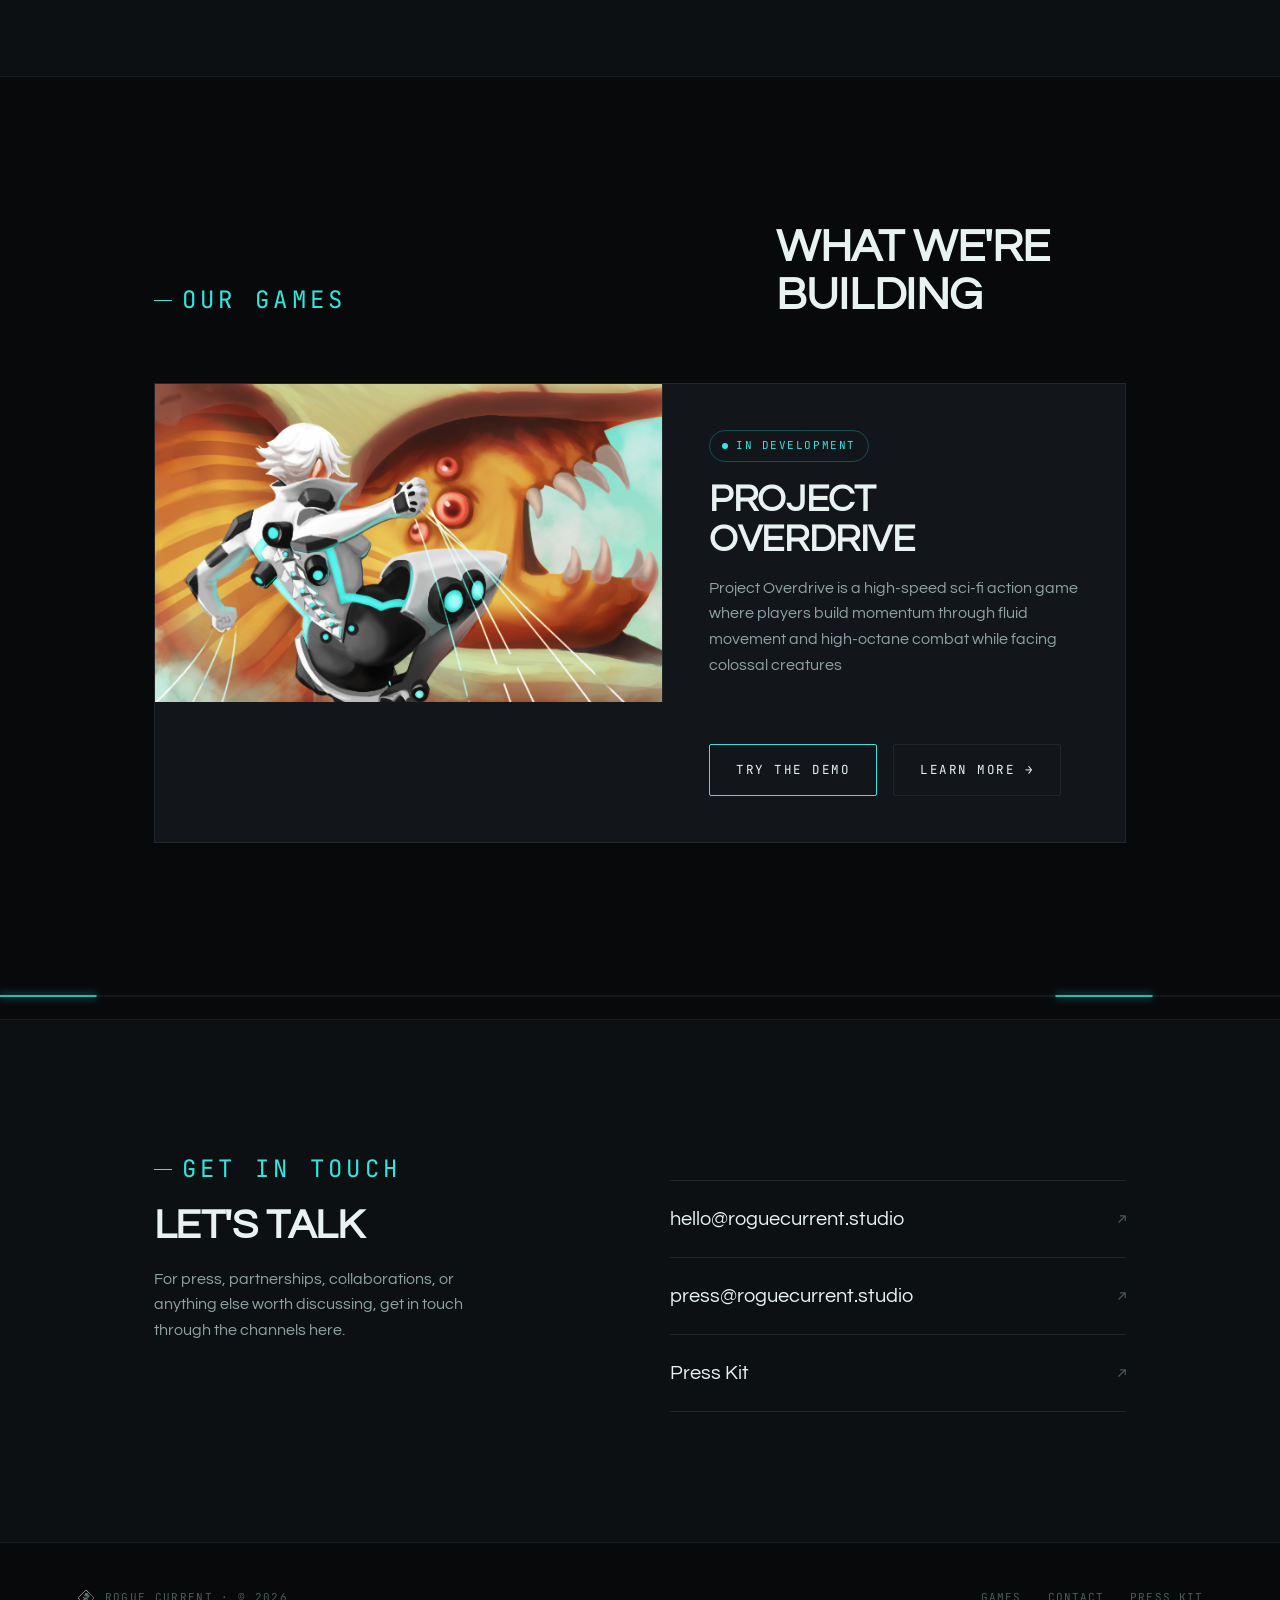
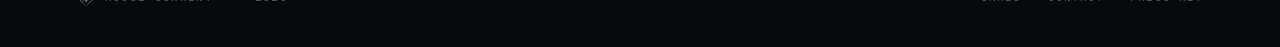
==== commit bf4e6338: "more fixes" ====
--- a/index.html
+++ b/index.html
@@ -6,7 +6,7 @@
 <title>Rogue Current — Independent Game Studio</title>
 <meta name="description" content="Rogue Current is an independent game studio developing Project Overdrive.">
 <meta name="referrer" content="strict-origin-when-cross-origin">
-<link rel="icon" href="data:image/svg+xml,%3Csvg xmlns='http://www.w3.org/2000/svg' viewBox='0 0 32 32'%3E%3Crect width='32' height='32' fill='%2308090b'/%3E%3Cpath d='M4 18h5l3-9 6 16 3-9h7' stroke='%2334e6e0' stroke-width='2.4' fill='none' stroke-linecap='round' stroke-linejoin='round'/%3E%3C/svg%3E">
+<link rel="icon" href="logo.svg" type="image/svg+xml">
 <link rel="preconnect" href="https://fonts.googleapis.com">
 <link rel="preconnect" href="https://fonts.gstatic.com" crossorigin>
 <link href="https://fonts.googleapis.com/css2?family=JetBrains+Mono:wght@400;500&family=Questrial&display=swap" rel="stylesheet">
@@ -31,11 +31,10 @@
 <section class="hero">
   <div class="hero-bg">
     <iframe
-      src="https://www.youtube.com/embed/3lTF1w38mug?autoplay=1&mute=1&loop=1&playlist=3lTF1w38mug&controls=0&playsinline=1&rel=0"
+      src="https://www.youtube.com/embed/3lTF1w38mug?autoplay=1&mute=1&loop=1&playlist=3lTF1w38mug&controls=0&playsinline=1&rel=0&fs=0"
       title="Project Overdrive Trailer"
-      allow="autoplay; encrypted-media; picture-in-picture"
+      allow="autoplay; encrypted-media;"
       referrerpolicy="strict-origin-when-cross-origin"
-      allowfullscreen
       tabindex="-1"
       aria-hidden="true">
     </iframe>
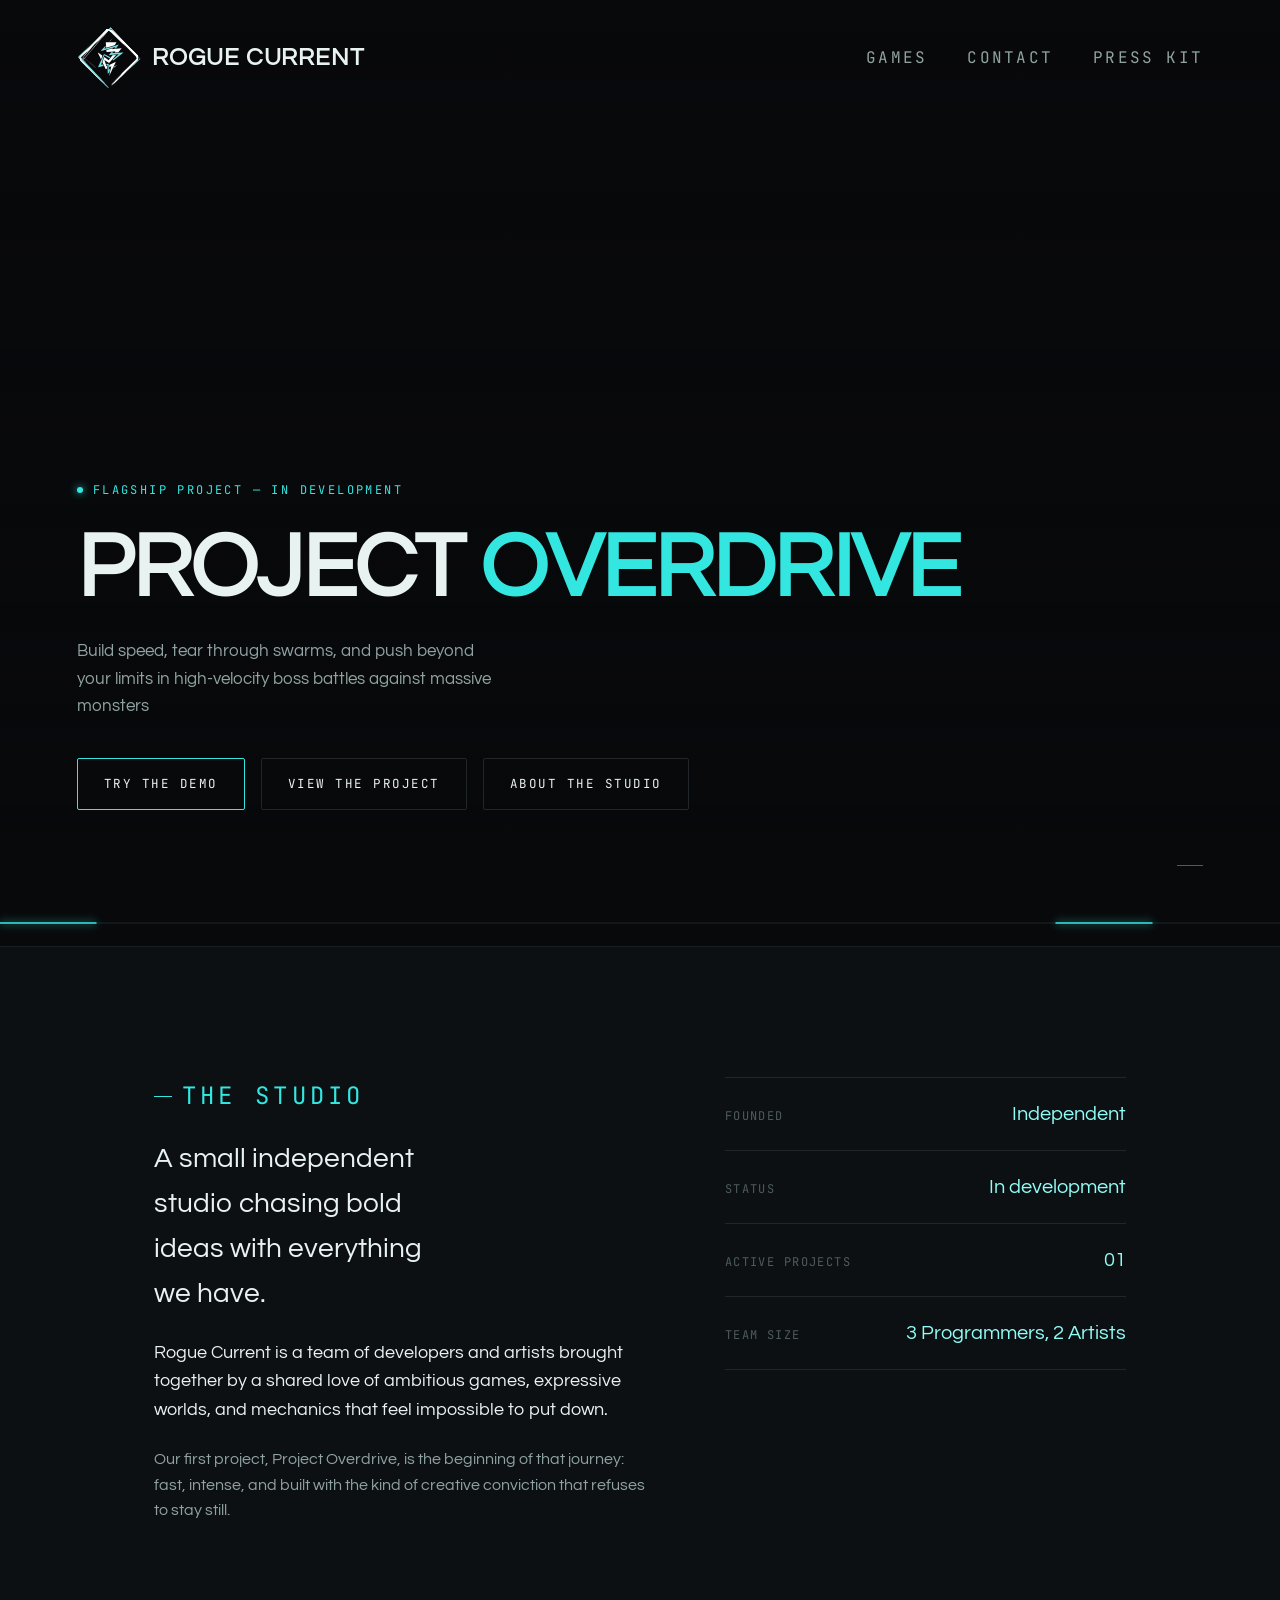
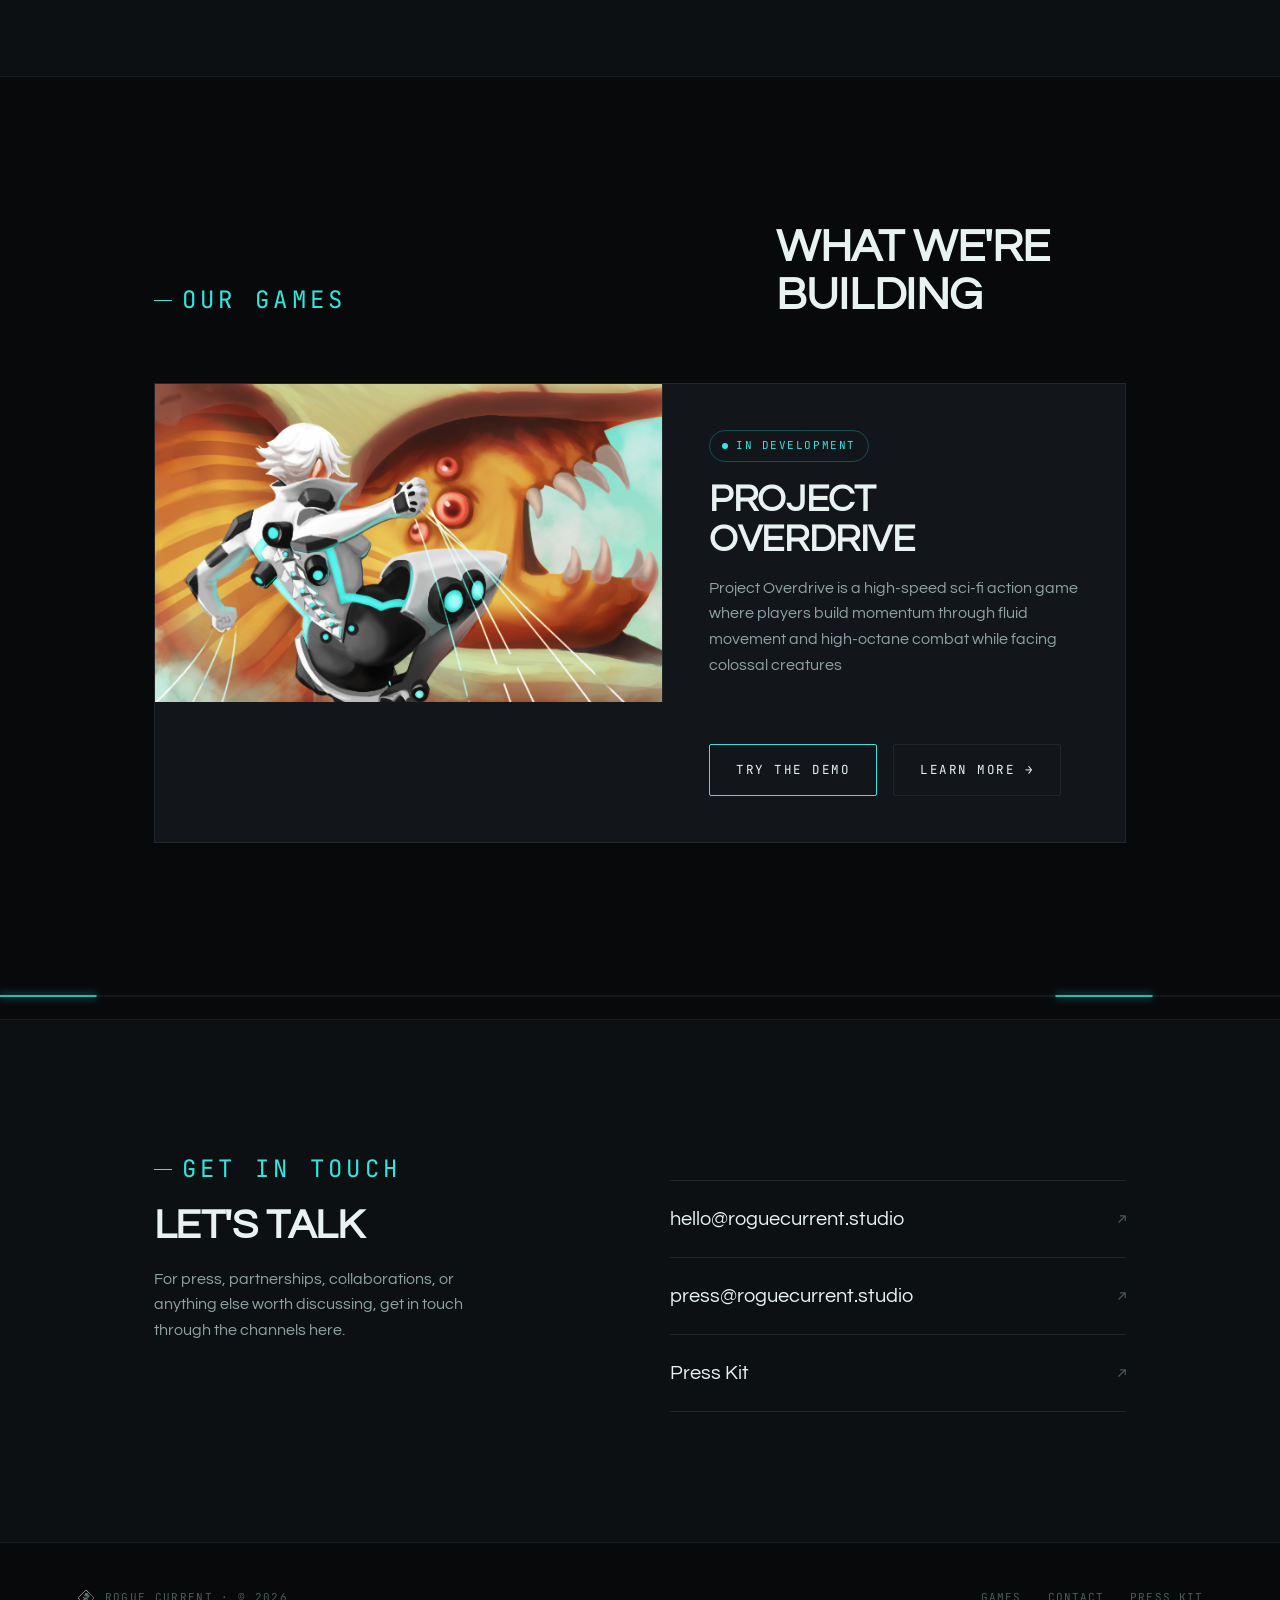
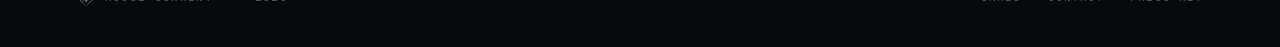
==== commit 34bd643b: "fix icon" ====
--- a/index.html
+++ b/index.html
@@ -6,7 +6,11 @@
 <title>Rogue Current — Independent Game Studio</title>
 <meta name="description" content="Rogue Current is an independent game studio developing Project Overdrive.">
 <meta name="referrer" content="strict-origin-when-cross-origin">
-<link rel="icon" href="logo.svg" type="image/svg+xml">
+  <link
+    rel="icon"
+    href="img/logo.svg"
+    type="image/svg+xml"
+  >
 <link rel="preconnect" href="https://fonts.googleapis.com">
 <link rel="preconnect" href="https://fonts.gstatic.com" crossorigin>
 <link href="https://fonts.googleapis.com/css2?family=JetBrains+Mono:wght@400;500&family=Questrial&display=swap" rel="stylesheet">
